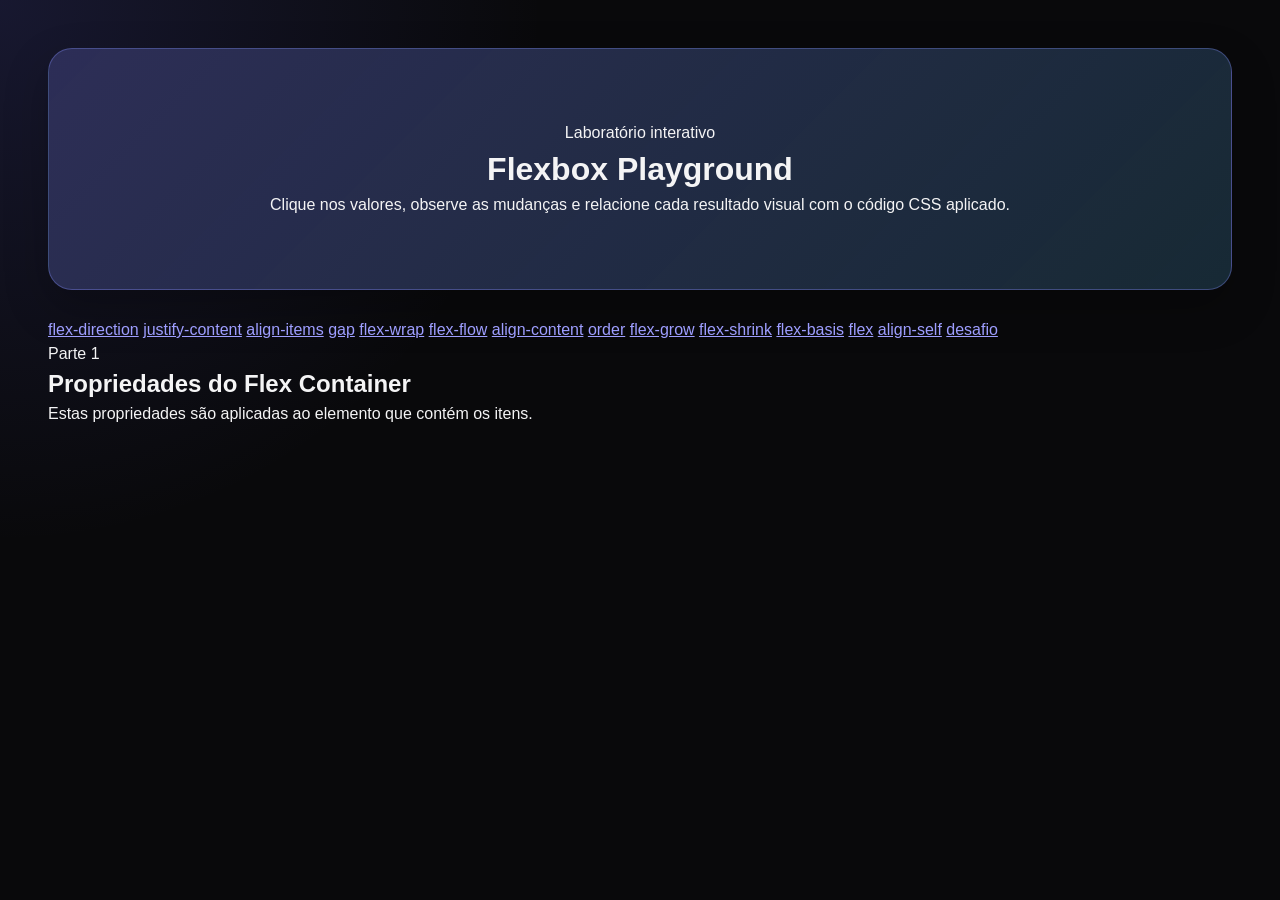
==== flexbox/index.html @ 58890d63 "v1.0.0 Created the project architecture, including:  - /js     - script.js  - /style     - style.css" ====
<!-- Define que o documento utiliza HTML5. Deve ser a primeira declaração do arquivo -->
<!DOCTYPE html>
<!-- Atag html envolve toda a página. lang="pt-BR" informa o idioma para navegadores e leitores de tela. -->
<html lang="pt-BR">

<!-- O head guarda configurações e informações que não aparecem diretamente no conteúdo visual. -->
<head>
    <!-- Perminte utilizar acentos, cedilha e outros caracteres especiais corretamente. -->
    <meta charset="UTF-8">
    <!-- Faz o layout respeitar a largura real de celulares, tablets, e computadores. -->
    <meta name="viewport" content="width=device-width, initial-scale=1.0">
    <!-- Descrição usada por mecanismos de busca e compartilhamento do link. -->
    <meta name="descripition" content="Laboratório interativo para aprender e praticar as principais propriedades do CSS flexbox.">
    <!-- Texto exibido na aba do navegador. -->
    <title>Laboratório Flexbox</title>
    <!-- Conecta o HTML ao arquivo CSS responsável pela aparência da página. -->
    <link rel="stylesheet" href="style/style.css">
</head>
<!-- O body contém todo o conteúdo visível da página. -->
<body>
    
<!-- ===================================================
         CABEÇALHO PRINCIPAL
         Apresenta o nome e a proposta do laboratório.
    =================================================== -->
<header class="page-header">
    <!-- Pequeno rótulo visual acima do título principal. -->
    <span class="page-label">Laboratório interativo</span>
    <!-- h1 é o título principal e deve representar o assunto da página. -->
    <h1>Flexbox Playground</h1>
    <p>
        Clique nos valores, observe as mudanças e relacione cada resultado visual
        com o código CSS aplicado.
    </p>
</header>

<!-- ===================================================
        NAVEGAÇÃO INTERNA
        Cada link aponta para o id de uma seção da página.
        aria-label descreve o menu para tecnologias assistivas.
    =================================================== -->
    <nav class="property-navigation" aria-label="Navegação das propriedades de Flexbox">
        <a href="#flex-direction">flex-direction</a>
        <a href="#justify-content">justify-content</a>
        <a href="#align-items">align-items</a>
        <a href="#gap">gap</a>
        <a href="#flex-wrap">flex-wrap</a>
        <a href="#flex-flow">flex-flow</a>
        <a href="#align-content">align-content</a>
        <a href="#order">order</a>
        <a href="#flex-grow">flex-grow</a>
        <a href="#flex-shrink">flex-shrink</a>
        <a href="#flex-basis">flex-basis</a>
        <a href="#flex">flex</a>
        <a href="#align-self">align-self</a>
        <a href="#desafio">desafio</a>
    </nav>

    <!-- O main reúne o conteúdo principal do laboratório -->

    <main>
        <!-- ===================================================
          PARTE 1 - PROPRIEDADES DO FLEX CONTAINER
          São aplicadas ao elemento pai, responsável por organizar os itens.  
    =================================================== -->
        <header class="group-header">
            <span>Parte 1</span>
            <h2>Propriedades do Flex Container</h2>
            <p>Estas propriedades são aplicadas ao elemento que contém os itens.</p>
        </header>
    </main>

</body>
</html>
---- flexbox/style/style.css ----
/* ===========================================
   Configurações gerais
=========================================== */

:root {
    color-scheme: dark;
    --background: #09090b;
    --surface: #18181b;
    --surface-soft: #27272a;
    --surface-highlight: #3f3f46;
    --border: #52525b;
    --text: #f4f4f5;
    --text-muted:#d4d4d8;
    --primary: #6363f1;
    --primary-hover: #818cf8;
    --accent: #38bdf8;
    --success: #22c55e;
    --warning: #f59e0b;
    --danger: #ef4444;
    --item: #0ea5e9;
    --item-selected: #f97316;
    --radius-small: 8px;
    --radius-medium: 12px;
    --radius-large: 18px;
    --shadow: 0 18px 45px rgba(0, 0, 0, 0.24);

}

* {
    margin: 0;
    padding: 0;
    box-sizing: border-box;
}

html {
    scroll-behavior: smooth;
    scroll-padding-top: 100px;
}

body {
    min-height: 100vh;
    padding: clamp(16px, 4vw, 48px);
    color: var(--text);
    background: 
        radial-gradient(circle at top left, rgba(99, 102, 241, 0.16),
        transparent 34rem),
        var(--background);
    font-family: Inter, Arial, Helvetica, sans-serif;
    line-height: 1.5;
}

button,
select {
    font: inherit;
}

button
a,
select {
    -webkit-tap-highlight-color: transparent;
}

button:focus-visible,
a:focus-visible,
select:focus-visible {
    outline: 3px solid #facc15;
    outline-offset: 3px;
}

/* ===========================================
   Cabeçalho e navegação
=========================================== */

.page-header {
    max-width: 1200px;
    margin: 0 auto 28px;
    padding: clamp(28px, 6vw, 72px);
    text-align: center;
    background: 
        linear-gradient(
            135deg, rgba(99, 102, 241, 0.28),
            rgba(14, 165, 233, 0.12)
        ),
        var(--surface);
    border: 1px solid rgba(129, 140, 248, 0.35);
    border-radius: 24px;
    box-shadow: var(--shadow);
}
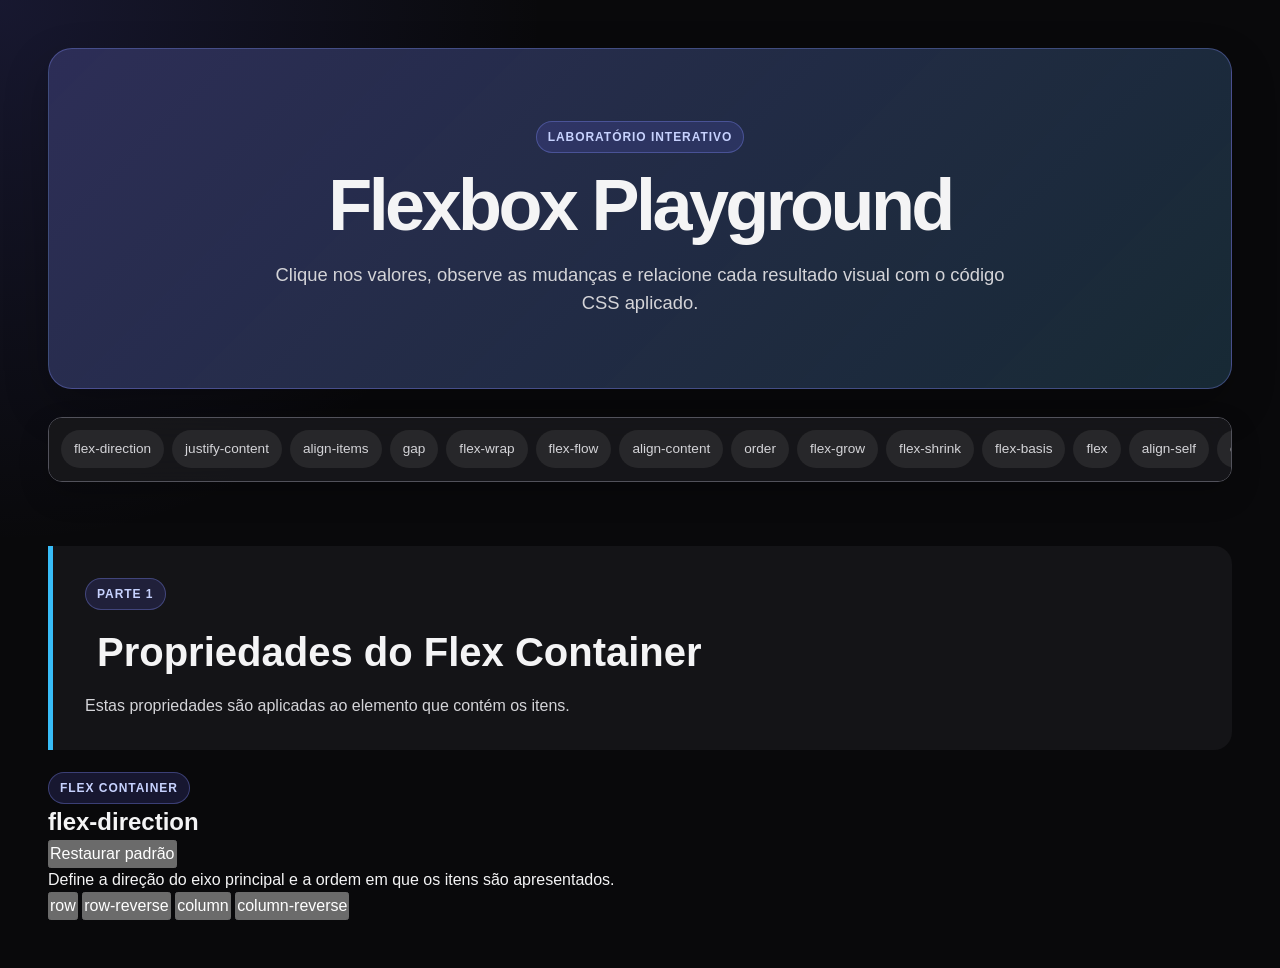
==== commit 4323a313: "v1.0.1 Updates to index.html:  1. Fixed bugs in the navigation menu. 2. Added styling to the `group-" ====
--- a/flexbox/index.html
+++ b/flexbox/index.html
@@ -48,7 +48,7 @@
         <a href="#flex-flow">flex-flow</a>
         <a href="#align-content">align-content</a>
         <a href="#order">order</a>
-        <a href="#flex-grow">flex-grow</a>
+        <a href="#flex-grow">flex-grow</a>                                                   
         <a href="#flex-shrink">flex-shrink</a>
         <a href="#flex-basis">flex-basis</a>
         <a href="#flex">flex</a>
@@ -68,6 +68,39 @@
             <h2>Propriedades do Flex Container</h2>
             <p>Estas propriedades são aplicadas ao elemento que contém os itens.</p>
         </header>
+
+        <!-- ===========================================
+           SEÇÃO: flex-direction
+           Define a direção do eixo principal e a ordem inicial dos itens.
+           O id permite acessar esta seção pelo menu de navegação.
+=========================================== -->
+        <section class="demo" id="flex-direction">
+            <!-- Agrupa o título da propriedade e o botão que restaura o vaçor inicial. -->
+             <div class="demo-heading">
+                <div>
+                    <span class="property-type" >Flex Container</span>
+                    <h2>flex-direction</h2>
+                </div>
+                <button type="button" class="reset-button" data-reset-section="direction">Restaurar padrão</button>
+             </div>
+             <p class="demo-introduction">
+                Define a direção do eixo principal e a ordem em que os itens são apresentados.
+             </p>
+              
+            <!--
+                Grupo de botões com valores da propriedade.
+                role="group" e aria-label ajudam leitores de tela.
+                data-* guarda o valor que será lido pelo JavaScript.
+                aria-pressed informa qual botão está ativo.
+            -->
+            <div class="buttons" role="group" aria-label="Valores de flex-direction">
+              <button type="button" data-direction="row" aria-pressed="true">row</button>
+              <button type="button" data-direction="row-reverse" aria-pressed="false">row-reverse</button>
+              <button type="button" data-direction="column" aria-pressed="false">column</button>
+              <button type="button" data-direction="column-reverse" aria-pressed="false">column-reverse</button>
+            </div>
+        </section>
+
     </main>
 
 </body>
--- a/flexbox/style/style.css
+++ b/flexbox/style/style.css
@@ -85,4 +85,99 @@
     border: 1px solid rgba(129, 140, 248, 0.35);
     border-radius: 24px;
     box-shadow: var(--shadow);
-}+}
+
+.page-label,
+.property-type,
+.group-header span {
+    display: inline-flex;
+    align-items: center;
+    width: fit-content;
+    padding: 6px 11px;
+    color: #c7d2fe;
+    background-color: rgba(99, 102, 241, 0.16);
+    border: 1px solid rgba(129, 140, 248, 0.35);
+    border-radius: 999px;
+    font-size: 0.75rem;
+    font-weight: 700;
+    letter-spacing: 0.08em;
+    text-transform: uppercase;
+}
+
+.page-header h1 {
+    margin-top: 16px;
+    font-size: clamp(2rem, 7vw, 4.5rem);
+    line-height: 1;
+    letter-spacing: -0.05em;
+}
+
+.page-header p {
+    max-width: 760px;
+    margin: 20px auto 0;
+    color: var(--text-muted);
+    font-size: clamp(1rem, 2vw, 1.15rem);
+}
+
+.property-navigation {
+    position: sticky;
+    top: 12px;
+    z-index: 20;
+    display: flex;
+    gap: 8px;
+    flex-wrap: nowrap;
+    max-width: 1200px;
+    margin: 0 auto 36px;
+    padding: 12px;
+    overflow-x: auto;
+    background-color: rgba( 24, 24, 27, 0.9);
+    border: 1px solid var(--border);
+    border-radius: 14px;
+    box-shadow: 0 12px 30px rgba(0, 0, 0, 0.2);
+    backdrop-filter: blur(14px);
+}
+
+.property-navigation a {
+    flex:  0 0 auto;
+    padding: 8px 12px;
+    color: var(--text-muted);
+    background-color: var(--surface-soft);
+    border: 1px solid transparent;
+    border-radius: 999px;
+    text-decoration: none;
+    font-size: 0.85rem;
+    transition: 0.2s;
+}
+
+.property-navigation a:hover {
+    color: white;
+    background-color: var(--primary);
+    border-color: var(--primary-hover);
+}
+
+/* ===========================================
+   Grupos e seções
+=========================================== */
+
+main {
+    max-width: 1200px;
+    margin: 0 auto;
+}
+
+.group-header {
+    margin: 64px 0 22px;
+    padding: clamp(20px, 4vw, 32px);
+    background-color: rgba( 24, 24, 27, 0.76);
+    border-left: 5px solid var(--accent);
+    border-radius: 0 var(--radius-large) var(--radius-large) 0;
+}
+
+.group-header h2 {
+    margin: 12px;
+    color: var(--text);
+    font-size: clamp(1.6rem, 4vw, 2.5rem);
+}
+
+.group-header p {
+    margin-top: 8px;
+    color: var(--text-muted);
+}
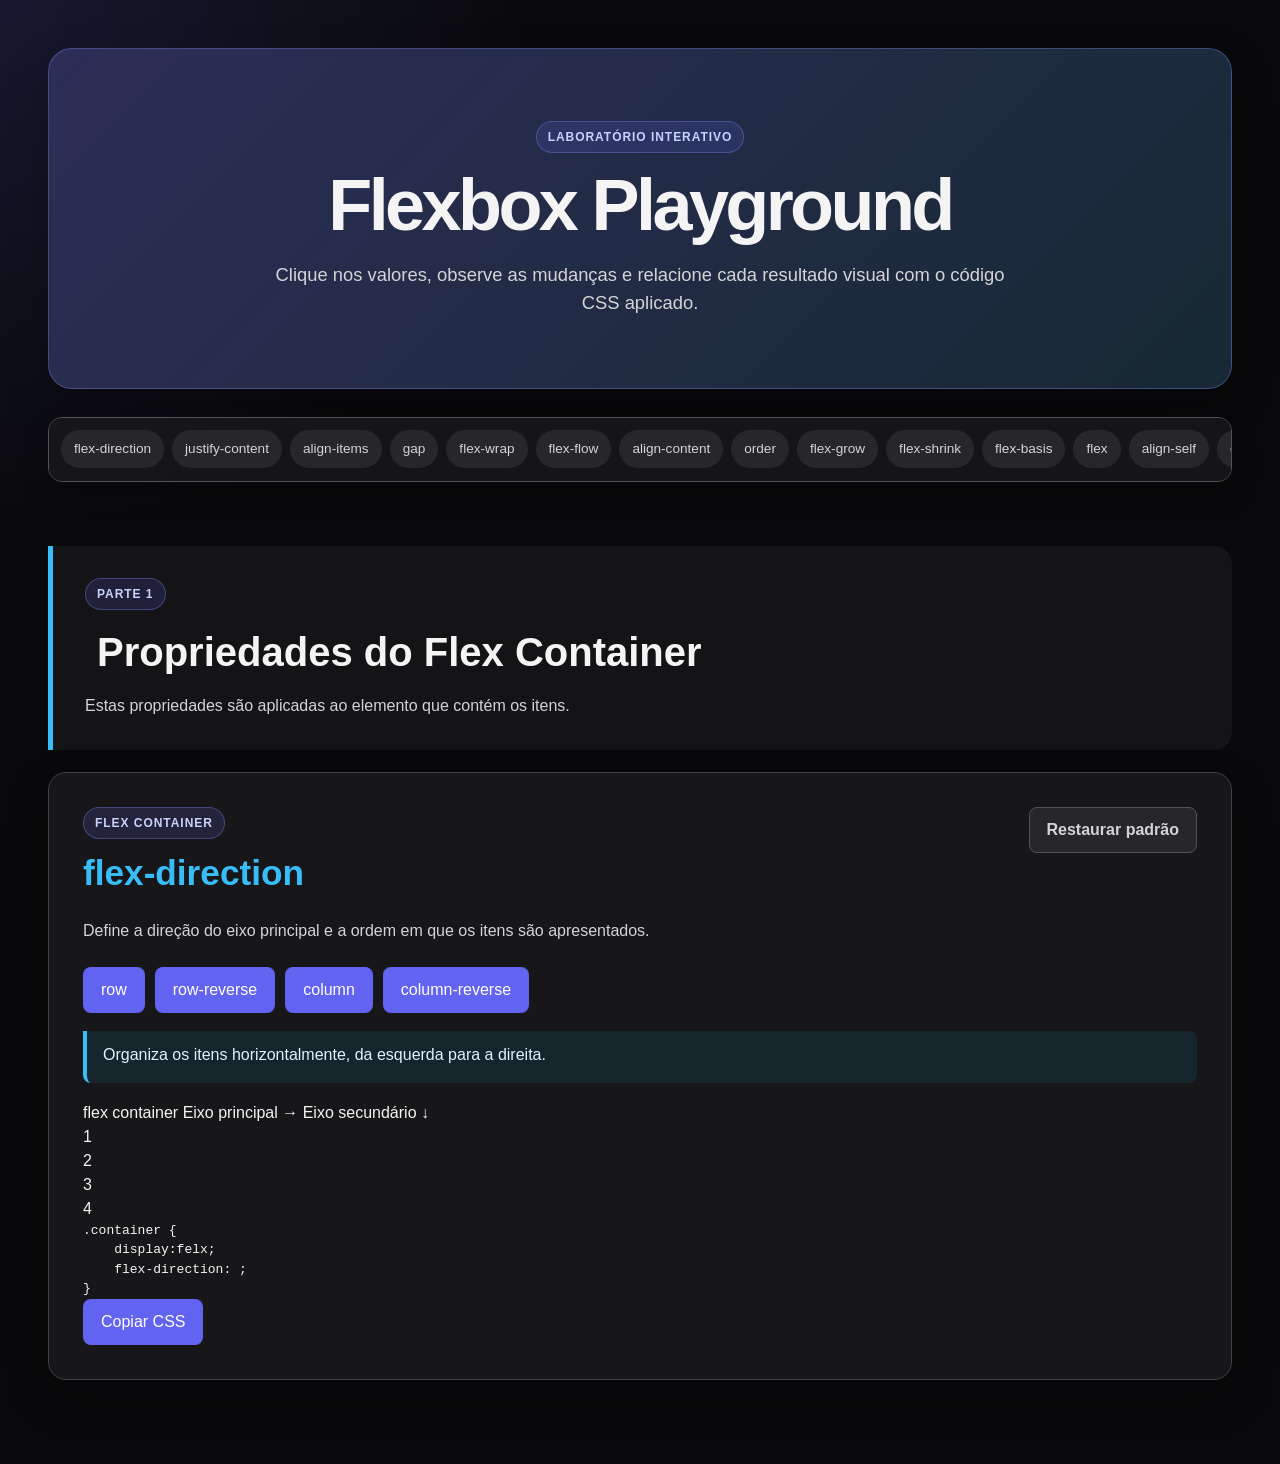
==== commit 0acb80f5: "v1.0.2 Update to index.html:  1. Added a custom description field (updated via JavaScript based on t" ====
--- a/flexbox/index.html
+++ b/flexbox/index.html
@@ -63,6 +63,7 @@
           PARTE 1 - PROPRIEDADES DO FLEX CONTAINER
           São aplicadas ao elemento pai, responsável por organizar os itens.  
     =================================================== -->
+
         <header class="group-header">
             <span>Parte 1</span>
             <h2>Propriedades do Flex Container</h2>
@@ -74,6 +75,7 @@
            Define a direção do eixo principal e a ordem inicial dos itens.
            O id permite acessar esta seção pelo menu de navegação.
 =========================================== -->
+
         <section class="demo" id="flex-direction">
             <!-- Agrupa o título da propriedade e o botão que restaura o vaçor inicial. -->
              <div class="demo-heading">
@@ -93,11 +95,50 @@
                 data-* guarda o valor que será lido pelo JavaScript.
                 aria-pressed informa qual botão está ativo.
             -->
+
             <div class="buttons" role="group" aria-label="Valores de flex-direction">
               <button type="button" data-direction="row" aria-pressed="true">row</button>
               <button type="button" data-direction="row-reverse" aria-pressed="false">row-reverse</button>
               <button type="button" data-direction="column" aria-pressed="false">column</button>
               <button type="button" data-direction="column-reverse" aria-pressed="false">column-reverse</button>
+            </div>
+
+            <!--
+                Descrição atualizada pelo JavaScript conforme o botão escolhido.
+                aria-live="polite" permite a mudança para leitores de tela.
+            -->
+                <P class="property-description direction-description" aria-live="polite">
+                    Organiza os itens horizontalmente, da esquerda para a direita.
+                </P>
+            <!--
+               Área visual da demonstração.
+               A classe container recebe display:flex no CSS.
+               A segunda classe identifica a propriedade demonstrada.
+            -->
+            <div class="container direction-container" id="direction-container">
+                <span class="container-label">flex container</span>
+            <!-- Indicadores dos eixos; JavaScript atualiza as setas nesta seção. -->
+                <span class="axis axis-main direction-main-axis">Eixo principal →</span>
+                <span class="axis axis-cross direction-cross-axis">Eixo secundário ↓</span>
+            <!-- Cada elemento. item é um flex Item. Os números facilitam observar ordem e posição. -->
+               <div><span class="item">1</span></div>
+               <div><span class="item">2</span></div>
+               <div><span class="item">3</span></div>
+               <div><span class="item">4</span></div>
+            </div>
+
+            <!--
+                Mostra o CSS correspndente ao valor selecionado.
+                pre preserva espaços e quebras de linha; code identifica código-fonte.
+                O botão usa data-copy-property e data-copy-target para copiar o resultado.
+            -->
+            <div class="code-wrapper">
+                <pre class="code"><code>.container {
+    display:felx;
+    flex-direction: <strong class="direction-value" aria-live="polite"></strong>;            
+}</code></pre>
+                <button type="button" class="cpoy-button" data-copy-property="flex-direction"
+                data-copy-target=".direction-value">Copiar CSS</button>
             </div>
         </section>
 
--- a/flexbox/style/style.css
+++ b/flexbox/style/style.css
@@ -181,3 +181,174 @@
     margin-top: 8px;
     color: var(--text-muted);
 }
+
+/* ===========================================
+   CARD DE DEMONSTRAÇÃO
+
+   Cada propriedade é apresentada dentro de um card separado.
+
+   overflow: hidden impede que elementos ultrapassem as bordas.
+=========================================== */
+
+.demo {
+    margin-bottom: 36px;
+    padding: clamp(20px, 4vw, 34px);
+    overflow: hidden;
+    background-color: rgba( 24, 24, 27, 0.92);
+    border: 1px solid var(--surface-highlight);
+    border-radius: var(--radius-large);
+    box-shadow: var(--shadow);
+}
+
+/* ===========================================
+   CABÇALHO INTERNO DA DEMONSTRAÇÃO
+
+   Utiliza Flexbox para separar o título da propriedade e
+   o botão de restauração.
+=========================================== */
+
+.demo-heading {
+    display: flex;
+    align-items: flex-start;
+    justify-content: space-between;
+    gap: 20px;
+}
+
+.demo-heading h2 {
+    margin-top: 8px;
+    color: var(--accent);
+    font-size: clamp(1.55rem, 4vw, 2.2rem);
+}
+
+.item-property {
+    color: #fed7aa;
+    background-color: rgba(249, 115, 22, 0.14);
+    border-color: rgba(249, 115, 22, 0.3);
+}
+
+.challenge-label {
+    color: #bbf7d0;
+    background-color: rgba( 34, 197, 94, 0.14);
+    border-color: rgba( 34, 197, 94, 0.3);
+}
+
+.demo-introduction {
+    max-width: 850px;
+    margin: 18px 0 22px;
+    color: var(--text-muted);
+    line-height: 1.7;
+}
+
+.demo-introduction strong {
+    color: white;
+}
+
+/* ===========================================
+   DESCRIÇÃO DINÂMICA
+
+   Este texto será atualizado pelo JavaScript quando o aluno
+   selecionar outro valor da propriedade.
+=========================================== */
+
+.property-description {
+    min-height: 52px;
+    margin: 0 0 18px;
+    padding: 12px 16px;
+    color: #e0f2fe;
+    background-color: rgba(14, 165, 233, 0.09);
+    border-left: 4px solid var(--accent);
+    border-radius: 0 var(--radius-small) var(--radius-small);
+}
+
+/* ===========================================
+   BOTÕES E CONTROLES
+=========================================== */
+
+/* Organiza os botões em linha e permite quebra automática. */
+
+.buttons {
+    display: flex;
+    gap: 10px;
+    flex-wrap: wrap;
+    margin-bottom: 18px;
+}
+
+/* ===========================================
+   BOTÃO PADRÃO
+
+   min-height: 44px cria uma área confortável para clique
+   também em dispositivos com tela sensível ao toque.
+=========================================== */
+
+button {
+    min-height: 44px;
+    padding: 10px 17px;
+    color: white;
+    background-color: var(--primary);
+    border: 1px solid transparent;
+    border-radius: var(--radius-small);
+    cursor: pointer;
+    font-weight: 100;
+    transition: 
+    transform 0.2s,
+    background-color 0.2s,
+    border-color 0.2s,
+    box-shadow 0.2s;
+}
+
+button:hover {
+    background-color: var(--primary-hover);
+    transform: translateY(-1px);
+}
+
+/* ===========================================
+   BOTÃO ATIVO
+
+   A classe active é controlada pelo JavaScript e mostra qual 
+   valor CSS astá selecionado.
+=========================================== */
+
+button.active {
+    color: #052e16;
+    background-color: var(--success);
+    border-color: #86efac;
+    box-shadow: 0 0 0 4px rgba( 34, 197, 94, 0.14);
+}
+
+.reset-button,
+.copy-button {
+    color: var(--text-muted);
+    background-color: var(--surface-soft);
+    border-color: var(--border);
+    font-weight: 600;
+}
+
+.reset-button:hover,
+.copy-button:hover {
+    color: white;
+    background-color: var(--surface-highlight);
+}
+
+/*
+   Esta classe é adicionada temporariamente pelo JavaScript
+   após o código CSS ser copiado.
+*/
+
+.copy-button.copy-success {
+    color: #052e16;
+    background-color: var(--success);
+    border-color:#86efac;
+}
+
+.compact-buttons {
+    margin-bottom: 0;
+}
+
+/* ===========================================
+   CONTROLE DA DEMONSTRAÇÃO flex-shrink
+
+   flex-shrink só é percebido quando falta epaço.
+
+   Por isso esta área permite alterar a largura do container.
+=========================================== */
+
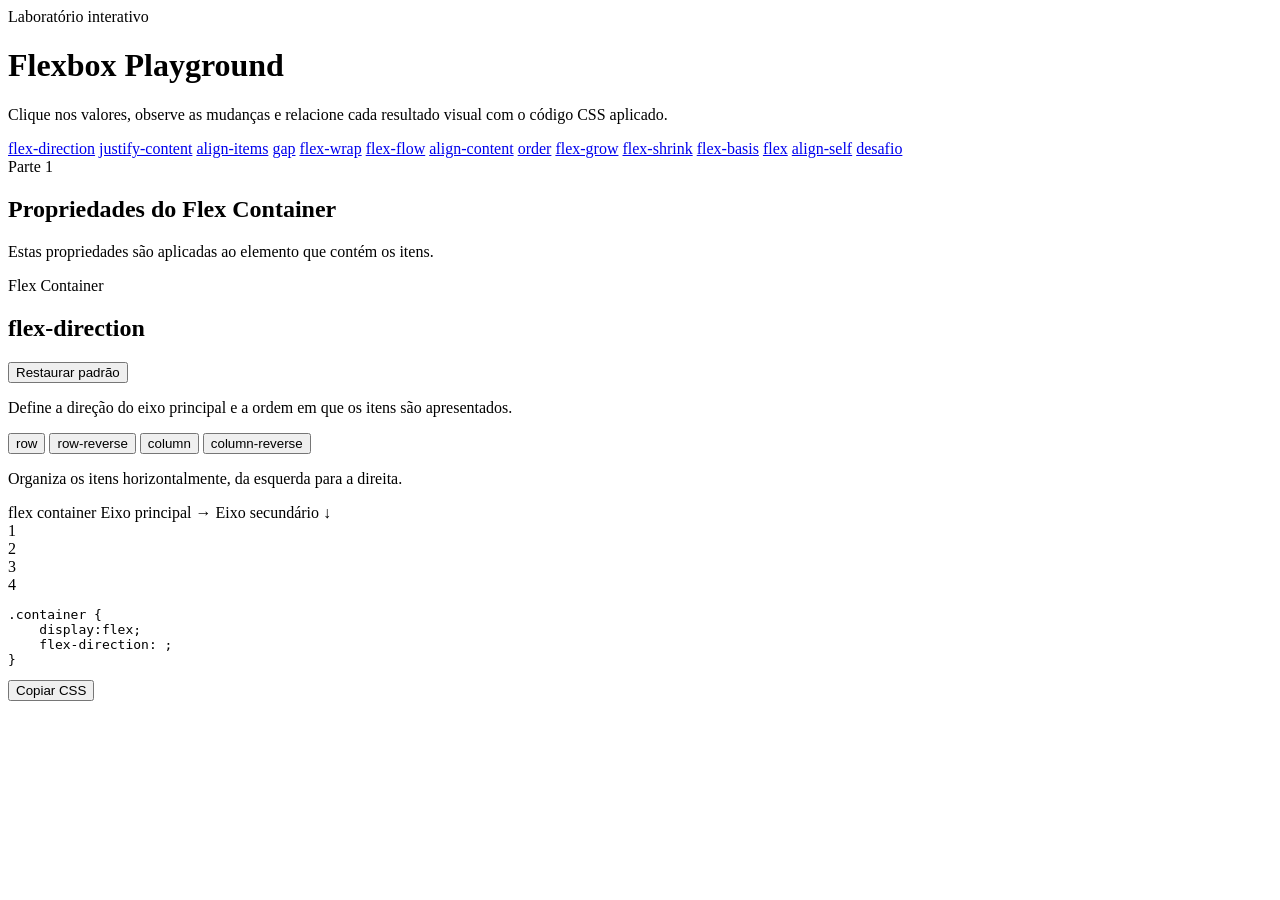
==== commit afd72f32: "v1.0.3 Update to index.html:  There were no updates to this file in this version.  Update to style.c" ====
--- a/flexbox/index.html
+++ b/flexbox/index.html
@@ -1,45 +1,47 @@
 <!-- Define que o documento utiliza HTML5. Deve ser a primeira declaração do arquivo -->
 <!DOCTYPE html>
-<!-- Atag html envolve toda a página. lang="pt-BR" informa o idioma para navegadores e leitores de tela. -->
+<!-- A tag html envolve toda a página. lang="pt-BR" informa o idioma para navegadores e leitores de tela. -->
 <html lang="pt-BR">
-
+ 
 <!-- O head guarda configurações e informações que não aparecem diretamente no conteúdo visual. -->
 <head>
-    <!-- Perminte utilizar acentos, cedilha e outros caracteres especiais corretamente. -->
+    <!-- Permite utilizar acentos, cedilha e outros caracteres especiais corretamente. -->
     <meta charset="UTF-8">
-    <!-- Faz o layout respeitar a largura real de celulares, tablets, e computadores. -->
+    <!-- Faz o layout respeitar a largura real de celulares, tablets e computadores. -->
     <meta name="viewport" content="width=device-width, initial-scale=1.0">
-    <!-- Descrição usada por mecanismos de busca e compartilhamento do link. -->
-    <meta name="descripition" content="Laboratório interativo para aprender e praticar as principais propriedades do CSS flexbox.">
-    <!-- Texto exibido na aba do navegador. -->
+    <!-- Descrição usada por mecanismos de busca e no compartilhamento do link. -->
+    <meta name="description" content="Laboratório interativo para aprender e praticar as principais propriedades do CSS flexbox.">
+    <!-- Texto exibido na aba do navegador -->
     <title>Laboratório Flexbox</title>
     <!-- Conecta o HTML ao arquivo CSS responsável pela aparência da página. -->
     <link rel="stylesheet" href="style/style.css">
 </head>
+ 
 <!-- O body contém todo o conteúdo visível da página. -->
 <body>
-    
-<!-- ===================================================
+   
+    <!-- ===================================================
          CABEÇALHO PRINCIPAL
          Apresenta o nome e a proposta do laboratório.
     =================================================== -->
-<header class="page-header">
-    <!-- Pequeno rótulo visual acima do título principal. -->
-    <span class="page-label">Laboratório interativo</span>
-    <!-- h1 é o título principal e deve representar o assunto da página. -->
-    <h1>Flexbox Playground</h1>
-    <p>
-        Clique nos valores, observe as mudanças e relacione cada resultado visual
-        com o código CSS aplicado.
-    </p>
-</header>
-
-<!-- ===================================================
-        NAVEGAÇÃO INTERNA
-        Cada link aponta para o id de uma seção da página.
-        aria-label descreve o menu para tecnologias assistivas.
+    <header class="page-header">
+        <!-- Pequeno rótulo visual acima do título principal. -->
+        <span class="page-label">Laboratório interativo</span>
+        <!-- h1 é o título principal e deve represetar o assunto da página. -->
+        <h1>Flexbox Playground</h1>
+        <p>
+            Clique nos valores, observe as mudanças e relacione cada resultado visual
+            com o código CSS aplicado.
+        </p>
+    </header>
+ 
+    <!-- ===================================================
+         NAVEGAÇÃO INTERNA
+         Cada link aponta para o id de uma seção da página.
+         aria-label descreve o menu para tecnologias assistivas.
     =================================================== -->
-    <nav class="property-navigation" aria-label="Navegação das propriedades de Flexbox">
+ 
+    <nav class="property-navigation" aria-label="Navegação das propriedades do Flexbox">
         <a href="#flex-direction">flex-direction</a>
         <a href="#justify-content">justify-content</a>
         <a href="#align-items">align-items</a>
@@ -48,101 +50,99 @@
         <a href="#flex-flow">flex-flow</a>
         <a href="#align-content">align-content</a>
         <a href="#order">order</a>
-        <a href="#flex-grow">flex-grow</a>                                                   
+        <a href="#flex-grow">flex-grow</a>
         <a href="#flex-shrink">flex-shrink</a>
         <a href="#flex-basis">flex-basis</a>
         <a href="#flex">flex</a>
         <a href="#align-self">align-self</a>
         <a href="#desafio">desafio</a>
     </nav>
-
+ 
     <!-- O main reúne o conteúdo principal do laboratório -->
-
     <main>
         <!-- ===================================================
-          PARTE 1 - PROPRIEDADES DO FLEX CONTAINER
-          São aplicadas ao elemento pai, responsável por organizar os itens.  
-    =================================================== -->
-
+             PARTE 1 — PROPRIEDADES DO FLEX CONTAINER
+             São aplicadas ao elemento pai, responsável por organizar os itens.
+        =================================================== -->
         <header class="group-header">
             <span>Parte 1</span>
             <h2>Propriedades do Flex Container</h2>
             <p>Estas propriedades são aplicadas ao elemento que contém os itens.</p>
         </header>
-
-        <!-- ===========================================
-           SEÇÃO: flex-direction
-           Define a direção do eixo principal e a ordem inicial dos itens.
-           O id permite acessar esta seção pelo menu de navegação.
-=========================================== -->
-
+ 
+        <!-- ===================================================
+             SEÇÃO: flex-direction
+             Define a direção do eixo principal e a ordem inicial dos itens.
+             O id permite acessar esta seção pelo menu de navegação.
+        =================================================== -->
         <section class="demo" id="flex-direction">
-            <!-- Agrupa o título da propriedade e o botão que restaura o vaçor inicial. -->
-             <div class="demo-heading">
+            <!-- Agrupa o título da propriedade e o botão que restaura o valor inicial. -->
+            <div class="demo-heading">
                 <div>
-                    <span class="property-type" >Flex Container</span>
+                    <span class="property-type">Flex Container</span>
                     <h2>flex-direction</h2>
                 </div>
                 <button type="button" class="reset-button" data-reset-section="direction">Restaurar padrão</button>
-             </div>
-             <p class="demo-introduction">
+            </div>
+ 
+            <p class="demo-introduction">
                 Define a direção do eixo principal e a ordem em que os itens são apresentados.
-             </p>
-              
+            </p>
+ 
             <!--
-                Grupo de botões com valores da propriedade.
+                Grupo de botões com os valores da propriedade.
                 role="group" e aria-label ajudam leitores de tela.
                 data-* guarda o valor que será lido pelo JavaScript.
                 aria-pressed informa qual botão está ativo.
             -->
-
             <div class="buttons" role="group" aria-label="Valores de flex-direction">
-              <button type="button" data-direction="row" aria-pressed="true">row</button>
-              <button type="button" data-direction="row-reverse" aria-pressed="false">row-reverse</button>
-              <button type="button" data-direction="column" aria-pressed="false">column</button>
-              <button type="button" data-direction="column-reverse" aria-pressed="false">column-reverse</button>
+                <button type="button" data-direction="row" aria-pressed="true">row</button>
+                <button type="button" data-direction="row-reverse" aria-pressed="false">row-reverse</button>
+                <button type="button" data-direction="column" aria-pressed="false">column</button>
+                <button type="button" data-direction="column-reverse" aria-pressed="false">column-reverse</button>
             </div>
-
+ 
             <!--
                 Descrição atualizada pelo JavaScript conforme o botão escolhido.
-                aria-live="polite" permite a mudança para leitores de tela.
+                aria-live="polite" permite anunciar a mudança para leitores de tela.
             -->
-                <P class="property-description direction-description" aria-live="polite">
-                    Organiza os itens horizontalmente, da esquerda para a direita.
-                </P>
+            <p class="property-description direction-description" aria-live="polite">
+                Organiza os itens horizontalmente, da esquerda para a direita.
+            </p>
+ 
             <!--
-               Área visual da demonstração.
-               A classe container recebe display:flex no CSS.
-               A segunda classe identifica a propriedade demonstrada.
+                Área visual da demonstração.
+                A classe container recebe display:flex no CSS.
+                A segunda classe identifica a propriedade demonstrada.
             -->
             <div class="container direction-container" id="direction-container">
                 <span class="container-label">flex container</span>
-            <!-- Indicadores dos eixos; JavaScript atualiza as setas nesta seção. -->
+                <!-- Indicadores dos eixos; o JavaScript atualiza as setas nesta seção. -->
                 <span class="axis axis-main direction-main-axis">Eixo principal →</span>
                 <span class="axis axis-cross direction-cross-axis">Eixo secundário ↓</span>
-            <!-- Cada elemento. item é um flex Item. Os números facilitam observar ordem e posição. -->
-               <div><span class="item">1</span></div>
-               <div><span class="item">2</span></div>
-               <div><span class="item">3</span></div>
-               <div><span class="item">4</span></div>
+                <!-- Cada elemento .item é um flex Item. Os números facilitam observar ordem e posição. -->
+                <div><span class="item">1</span></div>
+                <div><span class="item">2</span></div>
+                <div><span class="item">3</span></div>
+                <div><span class="item">4</span></div>
             </div>
-
+ 
             <!--
-                Mostra o CSS correspndente ao valor selecionado.
-                pre preserva espaços e quebras de linha; code identifica código-fonte.
+                Mostra o CSS correspondente ao valor selecionado.
+                <pre> preserva espaços e quebras de linha; <code> identifica código-fonte.
                 O botão usa data-copy-property e data-copy-target para copiar o resultado.
             -->
             <div class="code-wrapper">
                 <pre class="code"><code>.container {
-    display:felx;
-    flex-direction: <strong class="direction-value" aria-live="polite"></strong>;            
+    display:flex;
+    flex-direction: <strong class="direction-value" aria-live="polite"></strong>;                    
 }</code></pre>
-                <button type="button" class="cpoy-button" data-copy-property="flex-direction"
-                data-copy-target=".direction-value">Copiar CSS</button>
+                <button type="button" class="copy-button" data-copy-property="flex-direction"
+                    data-copy-target=".direction-value">Copiar CSS</button>
             </div>
         </section>
-
+ 
     </main>
-
+ 
 </body>
 </html>
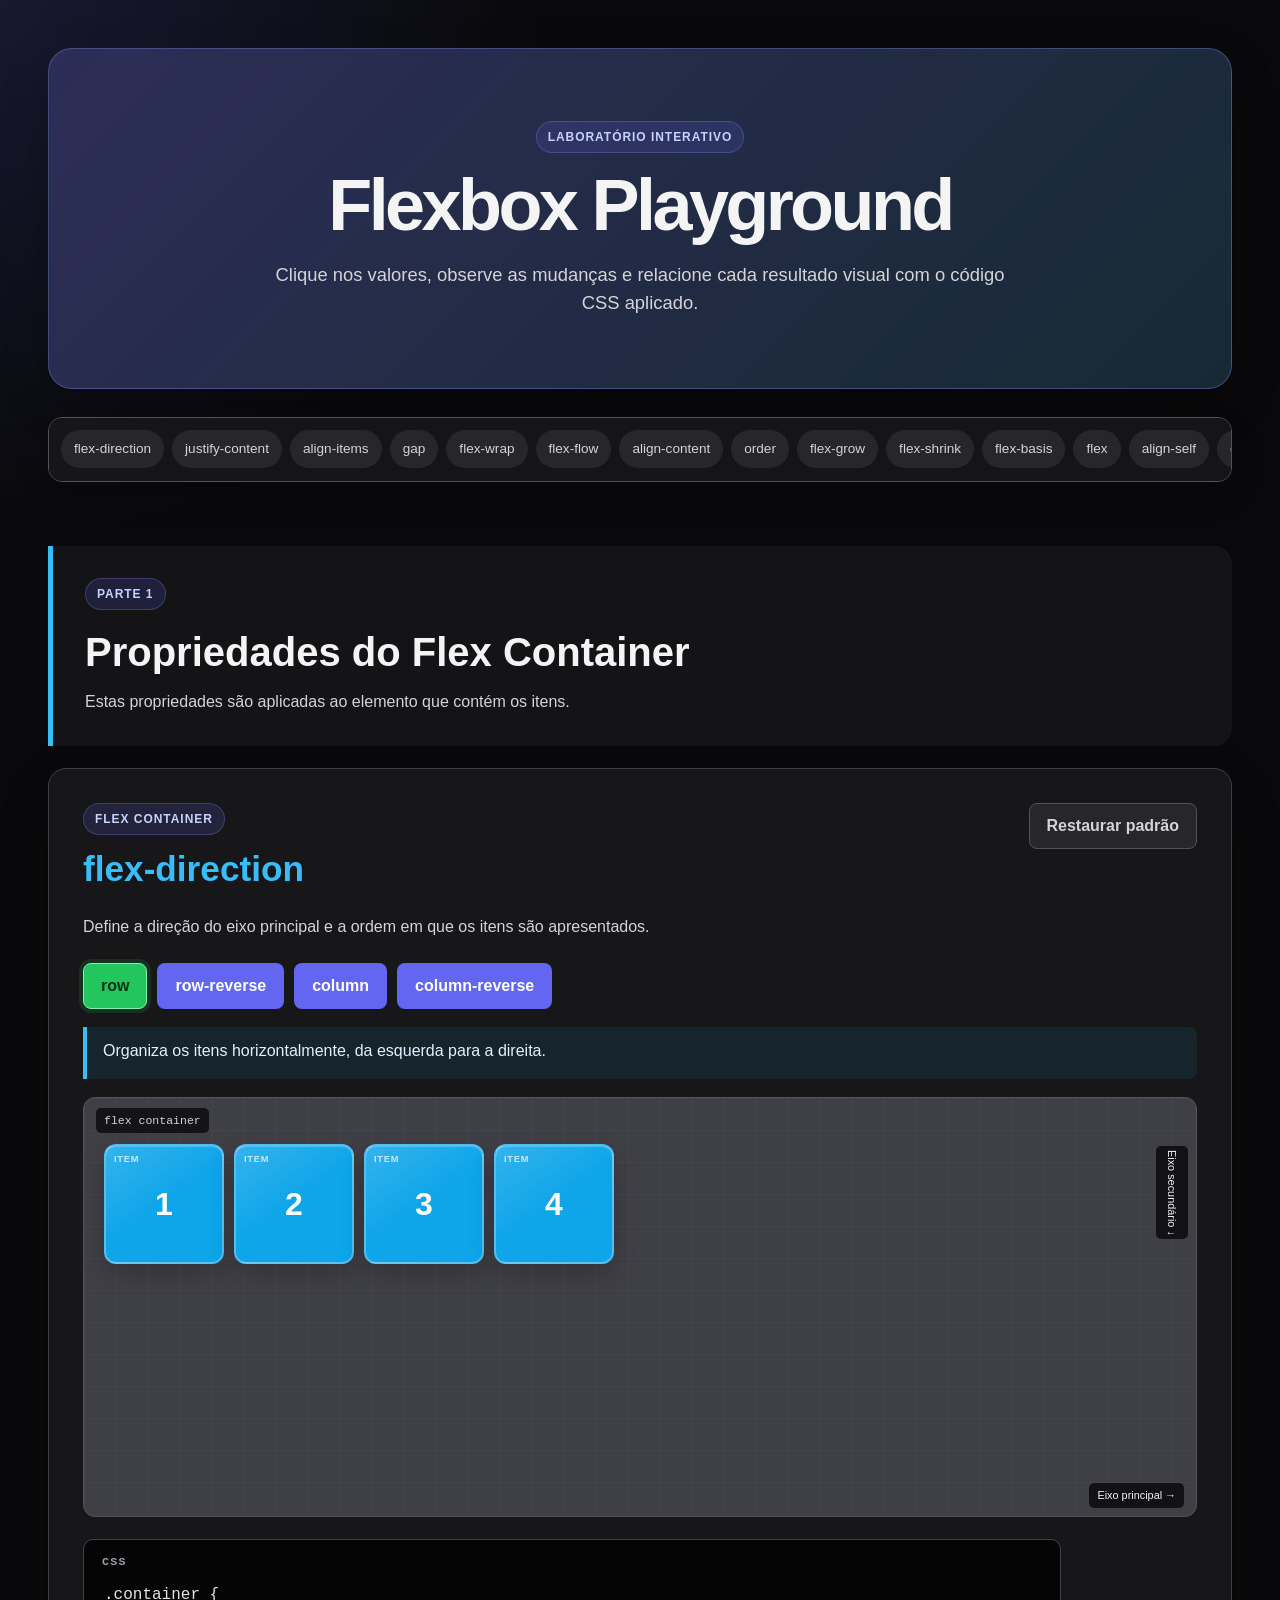
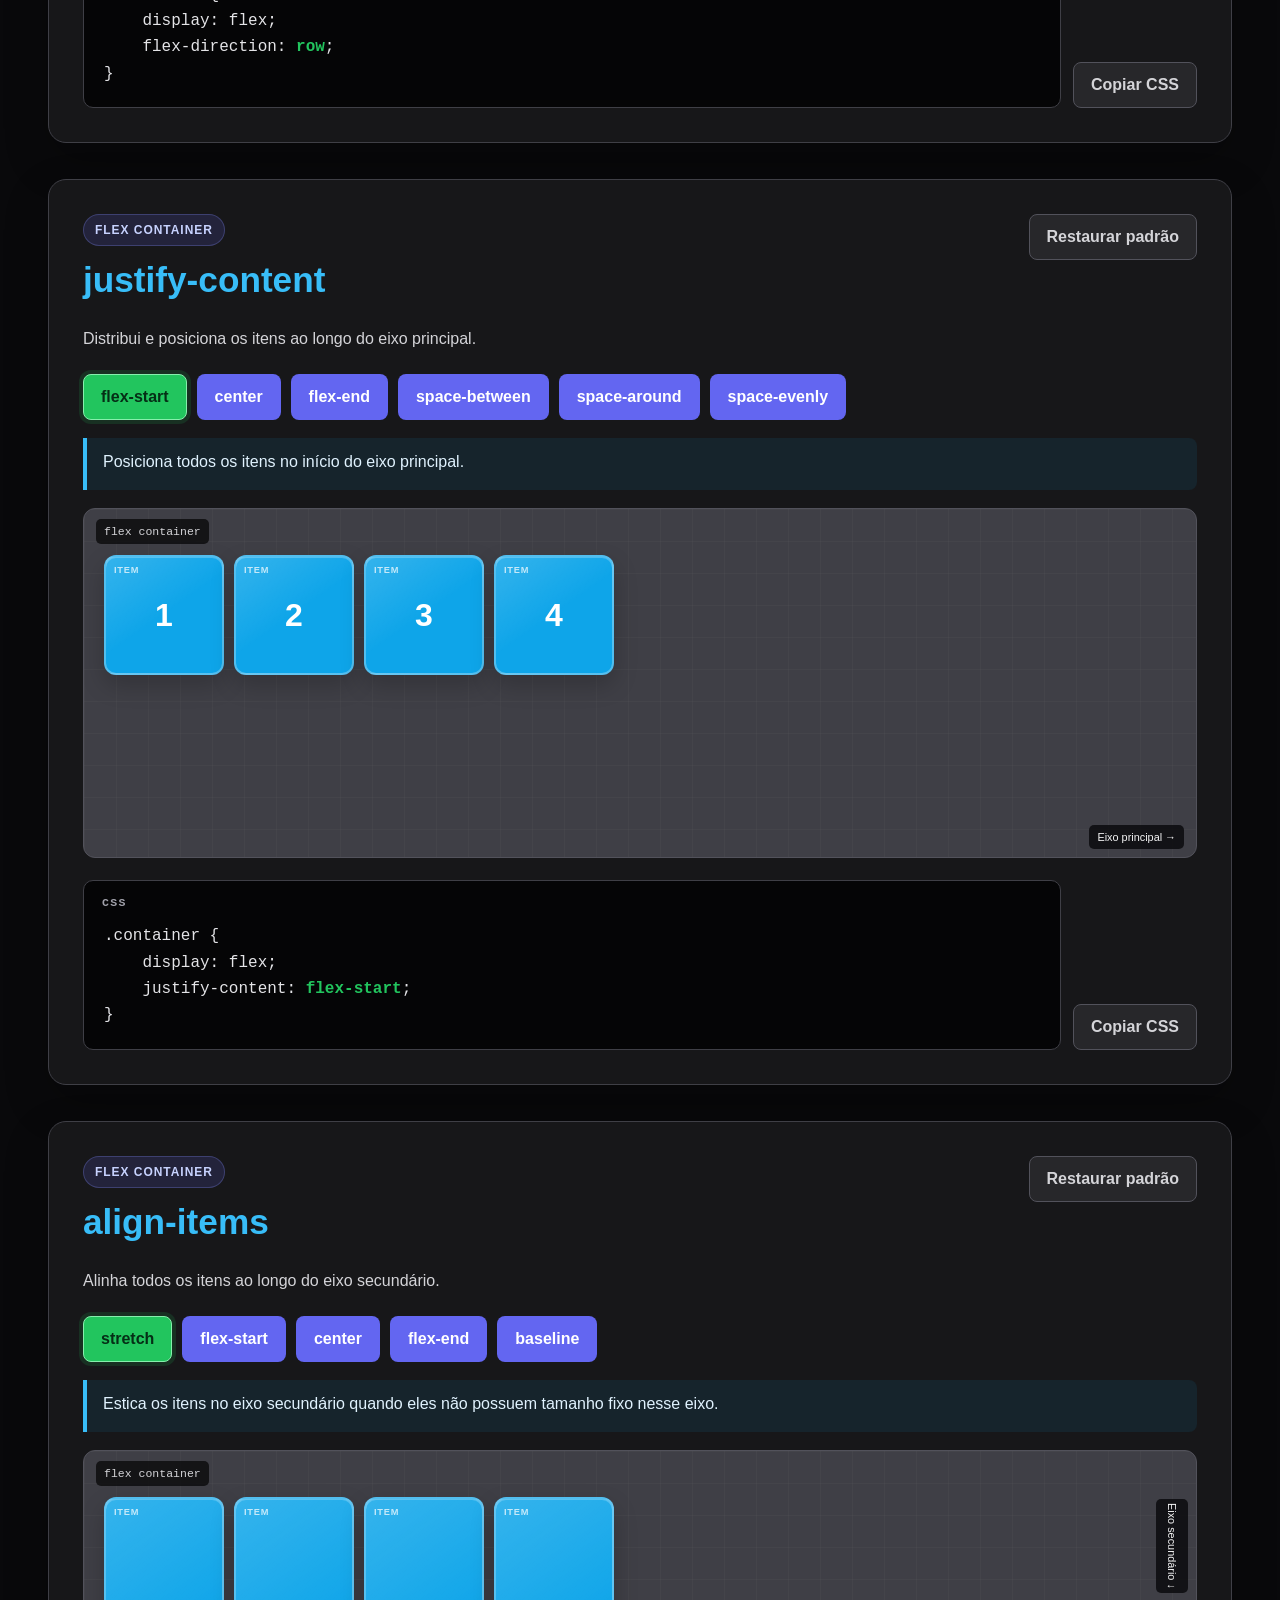
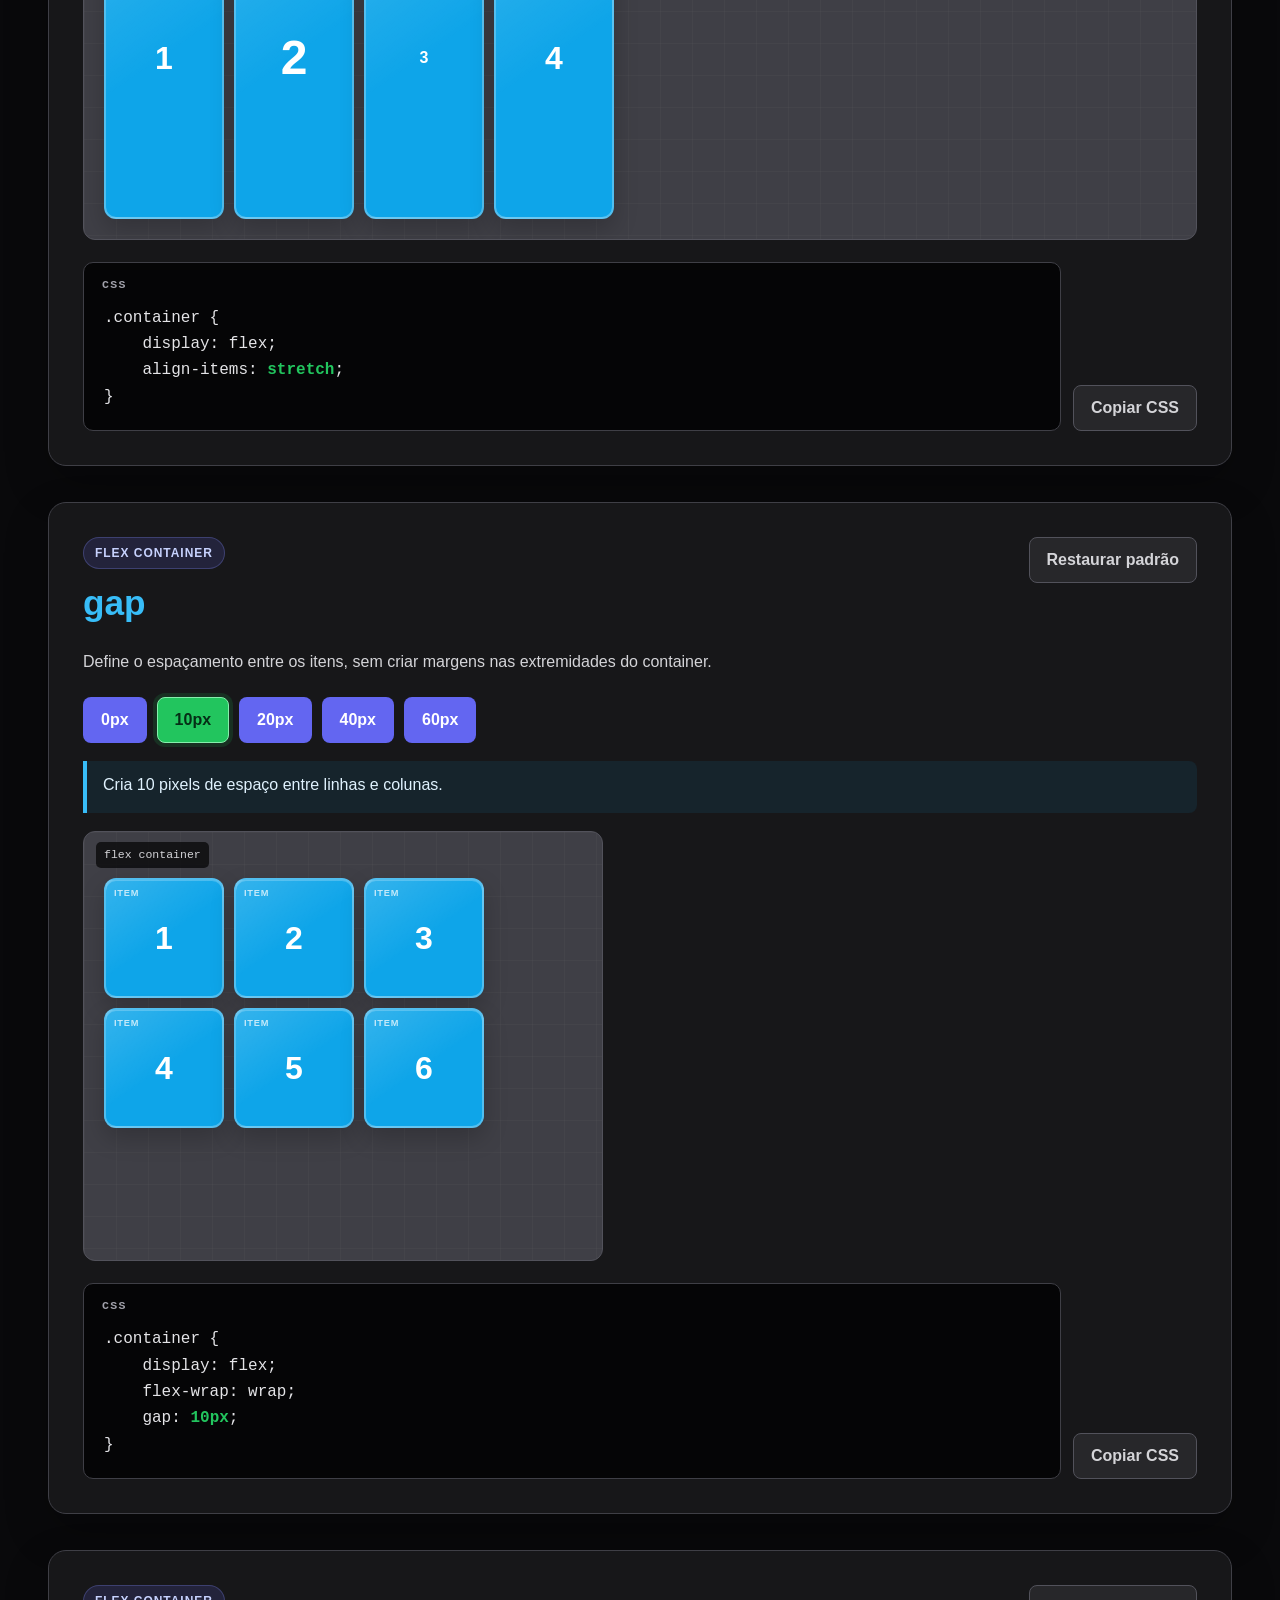
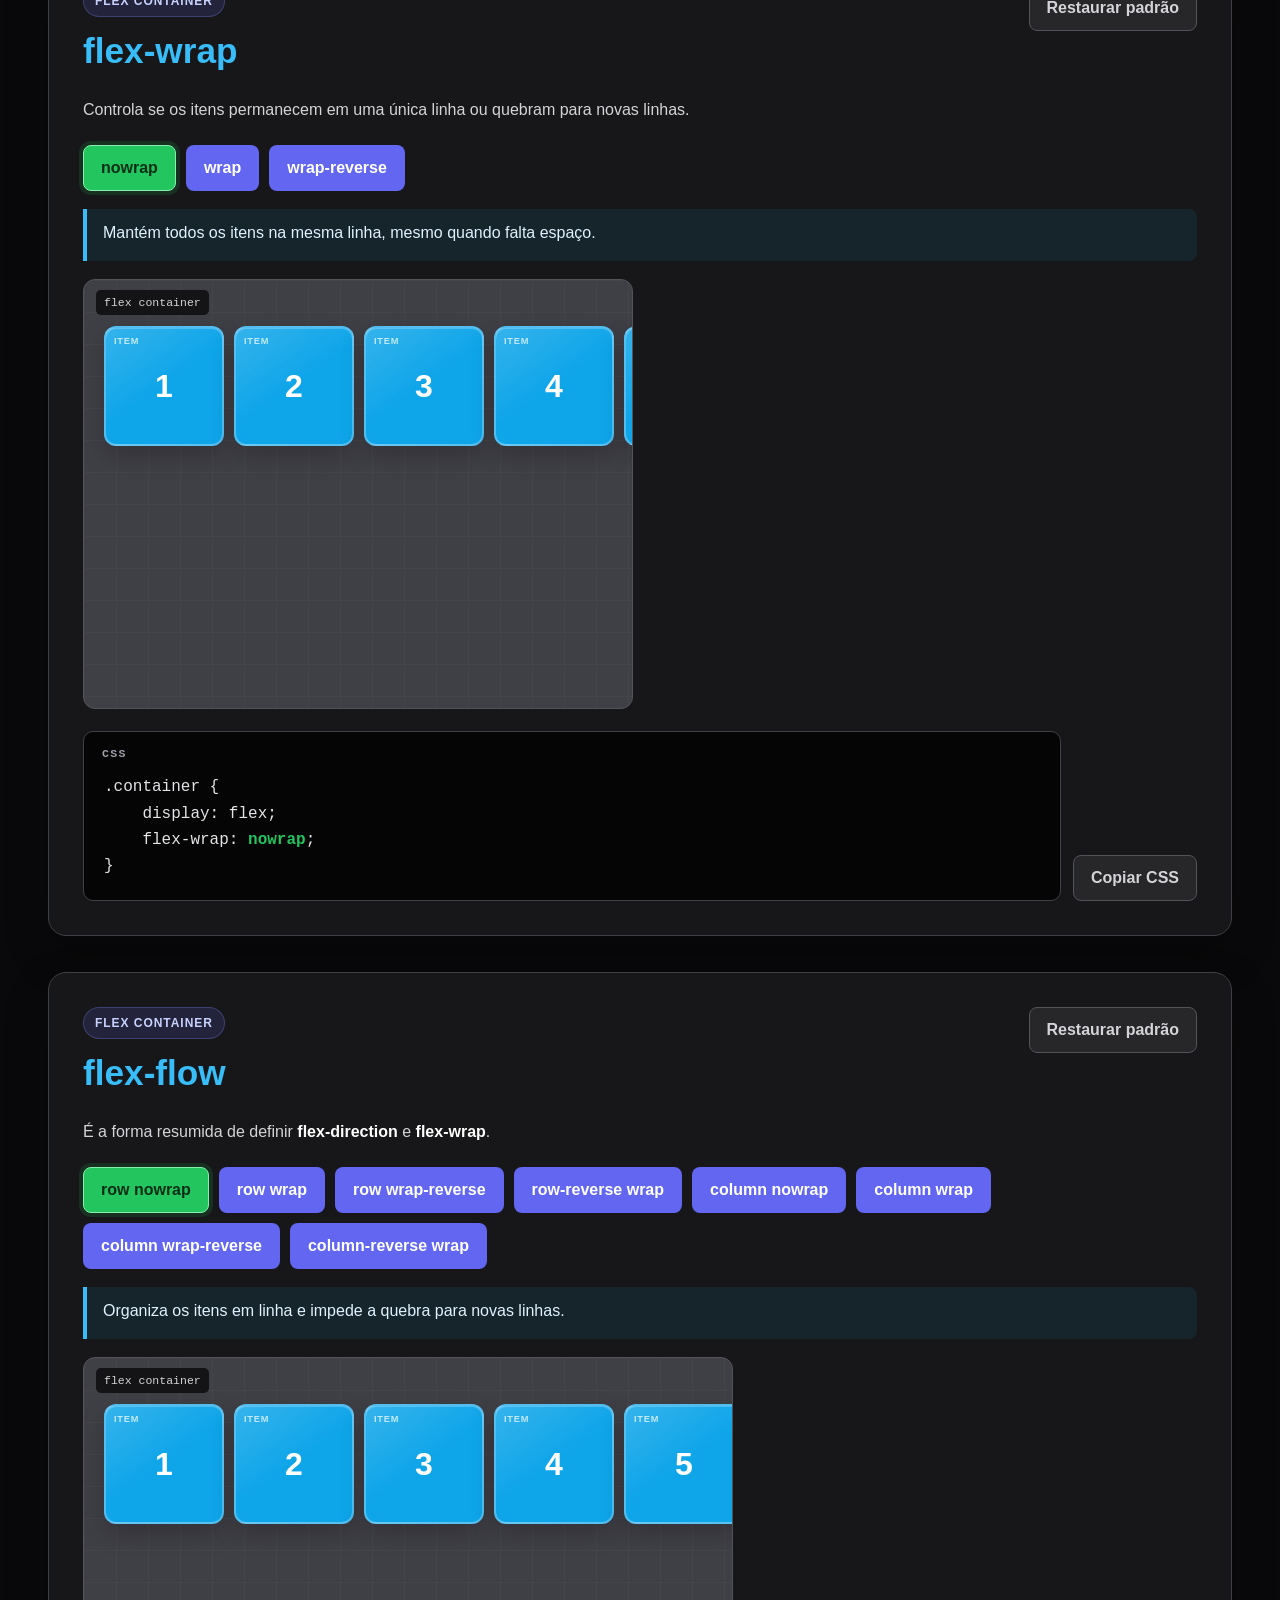
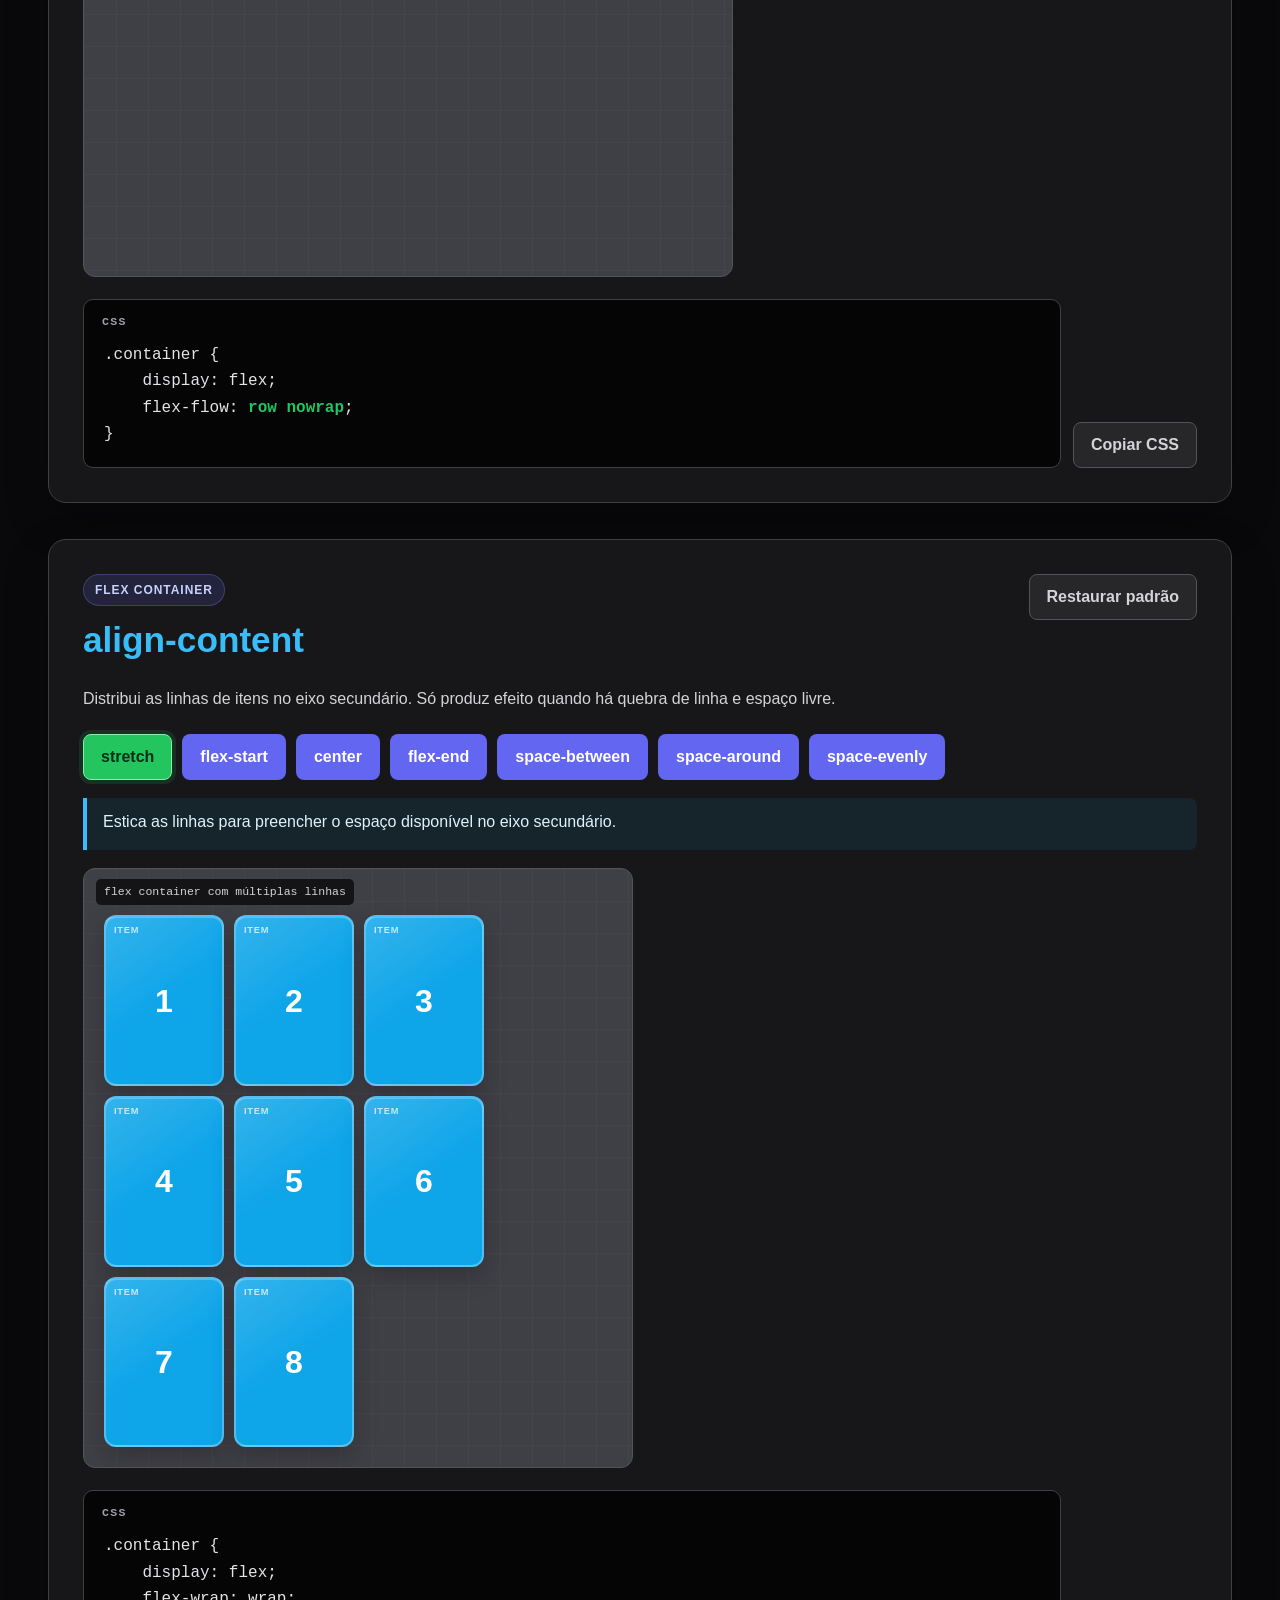
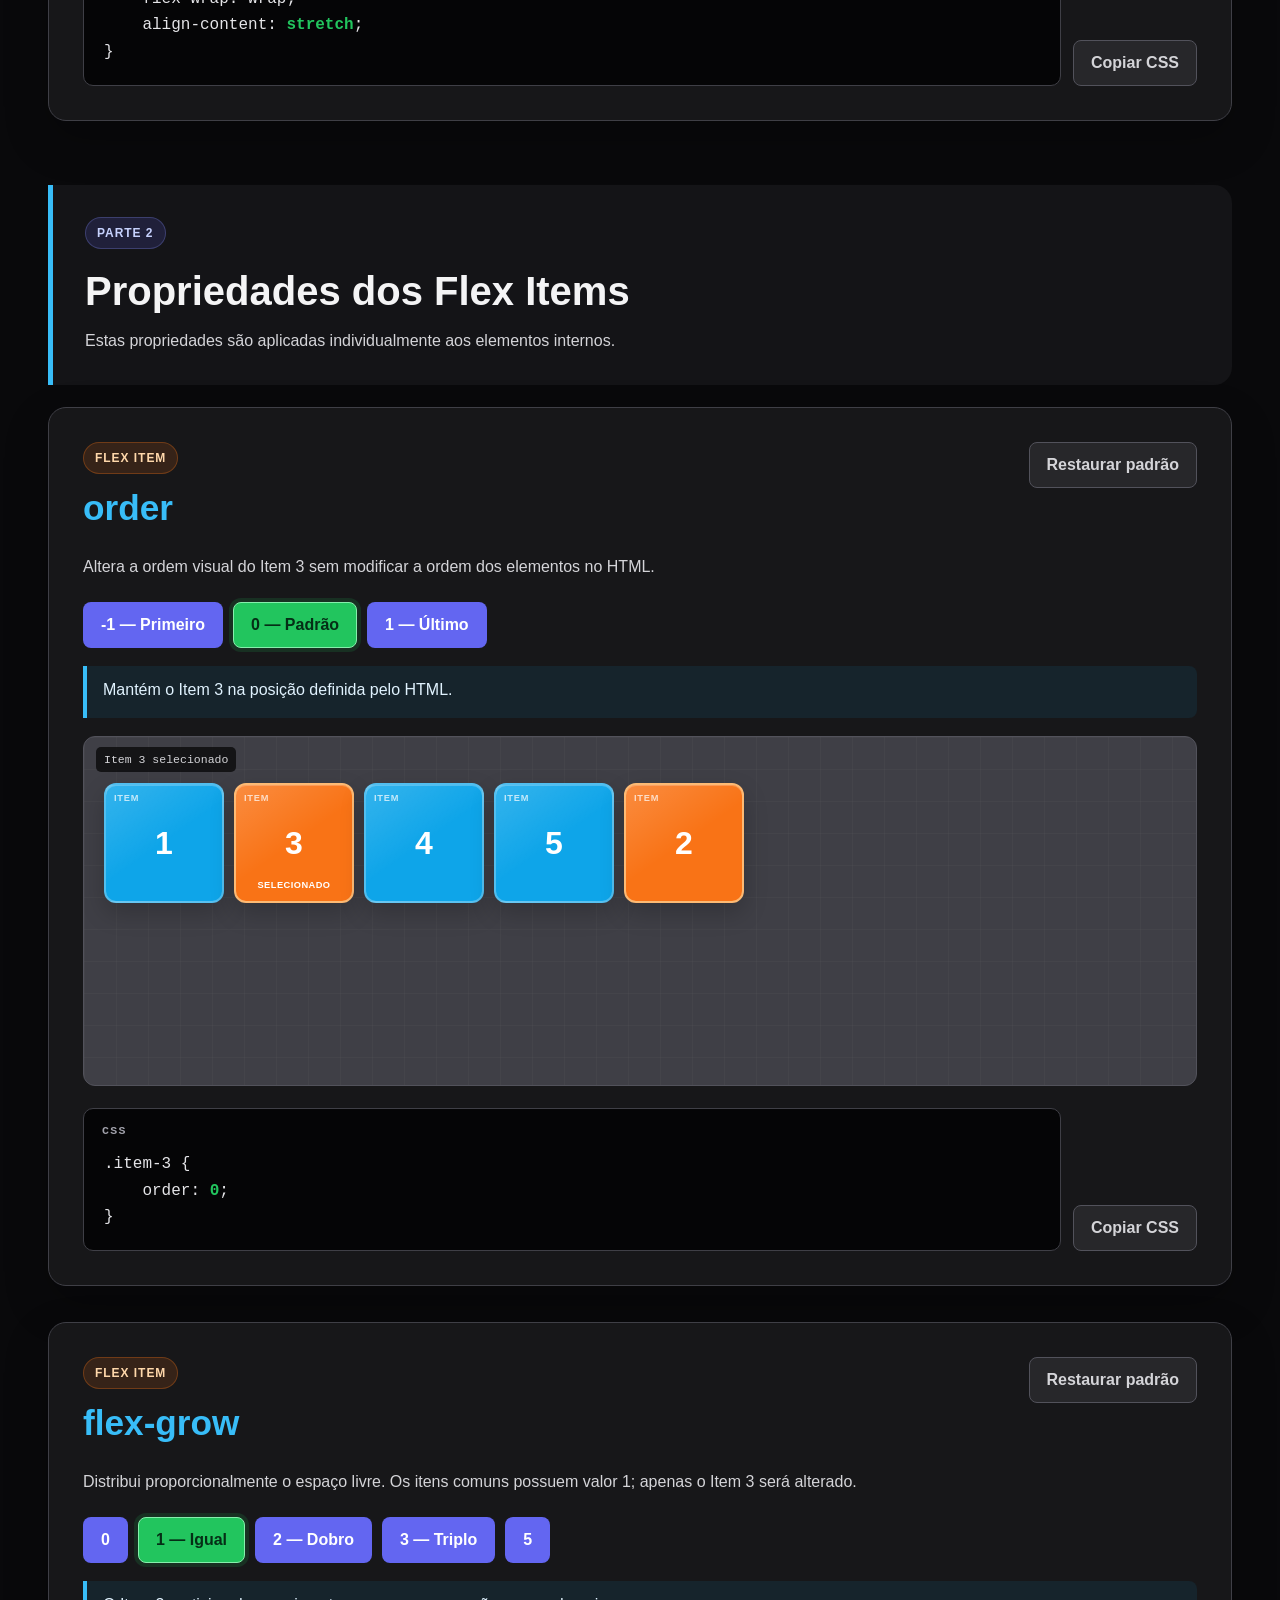
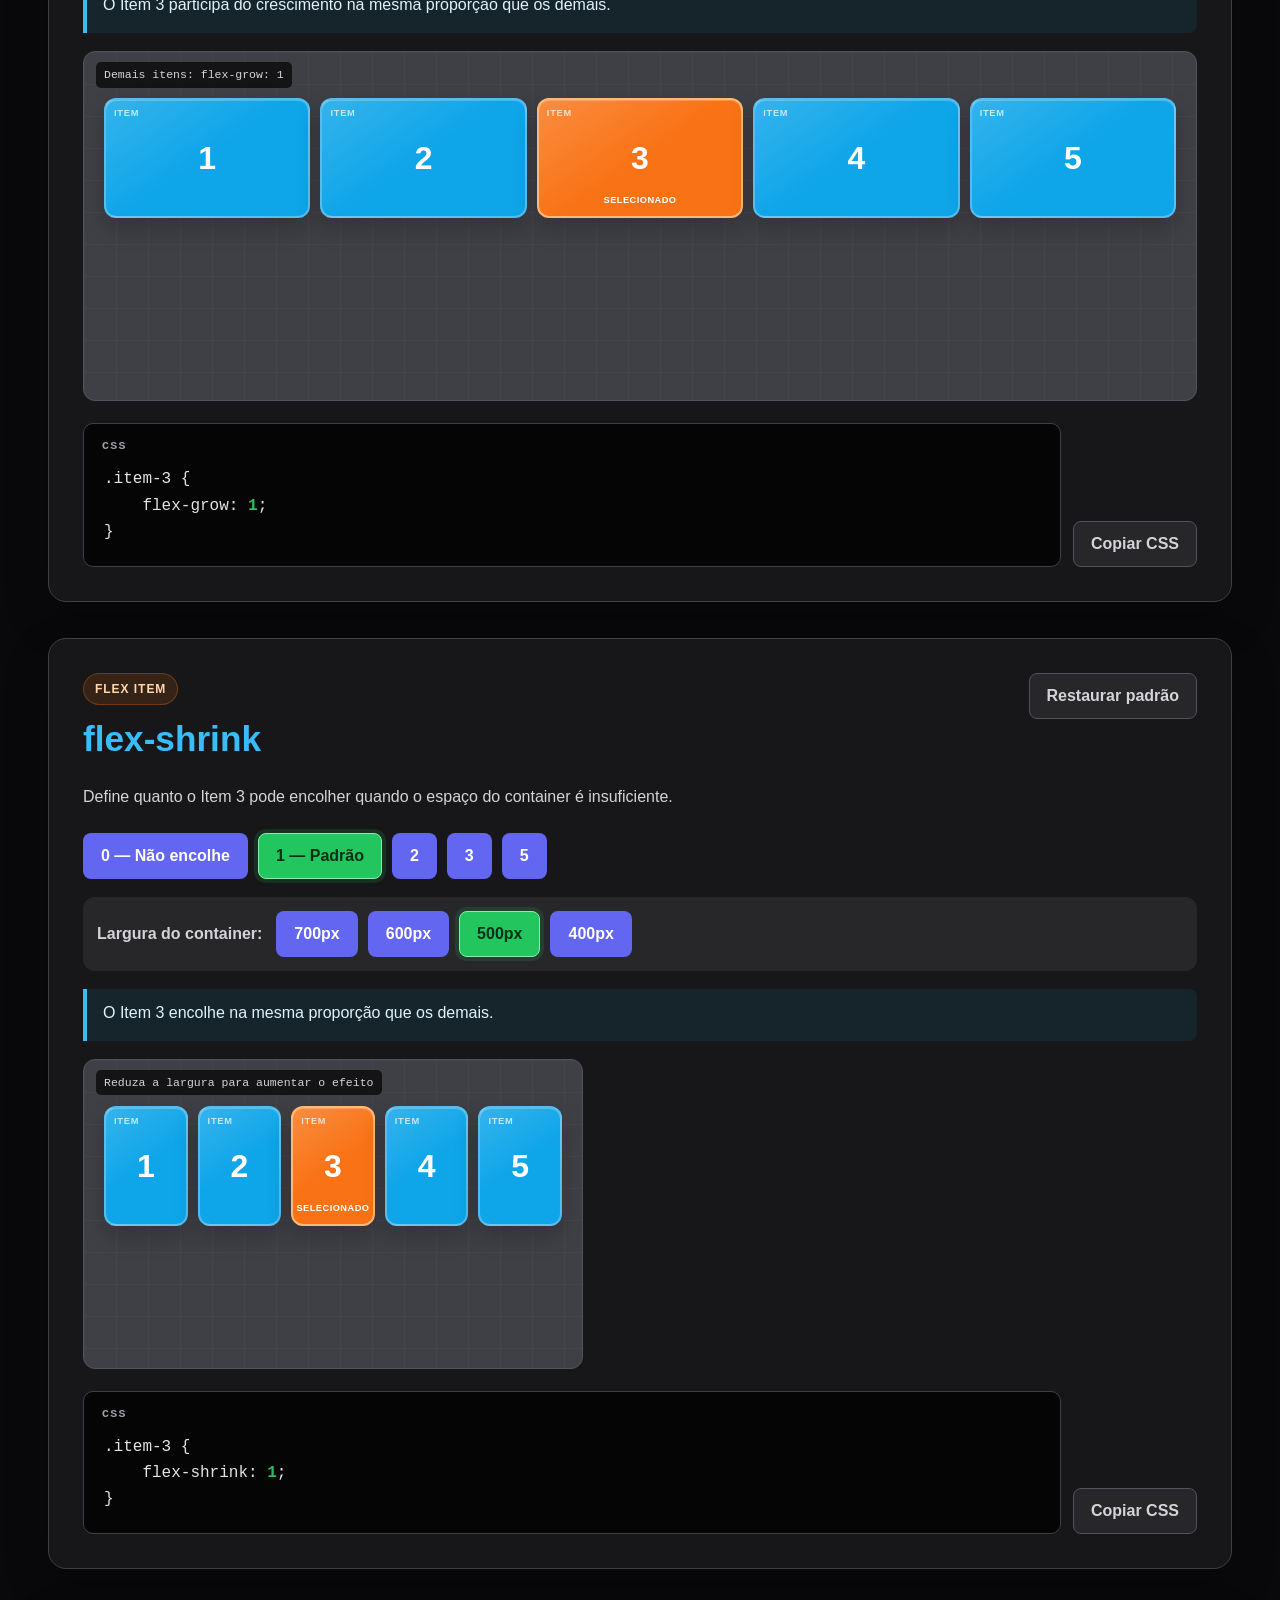
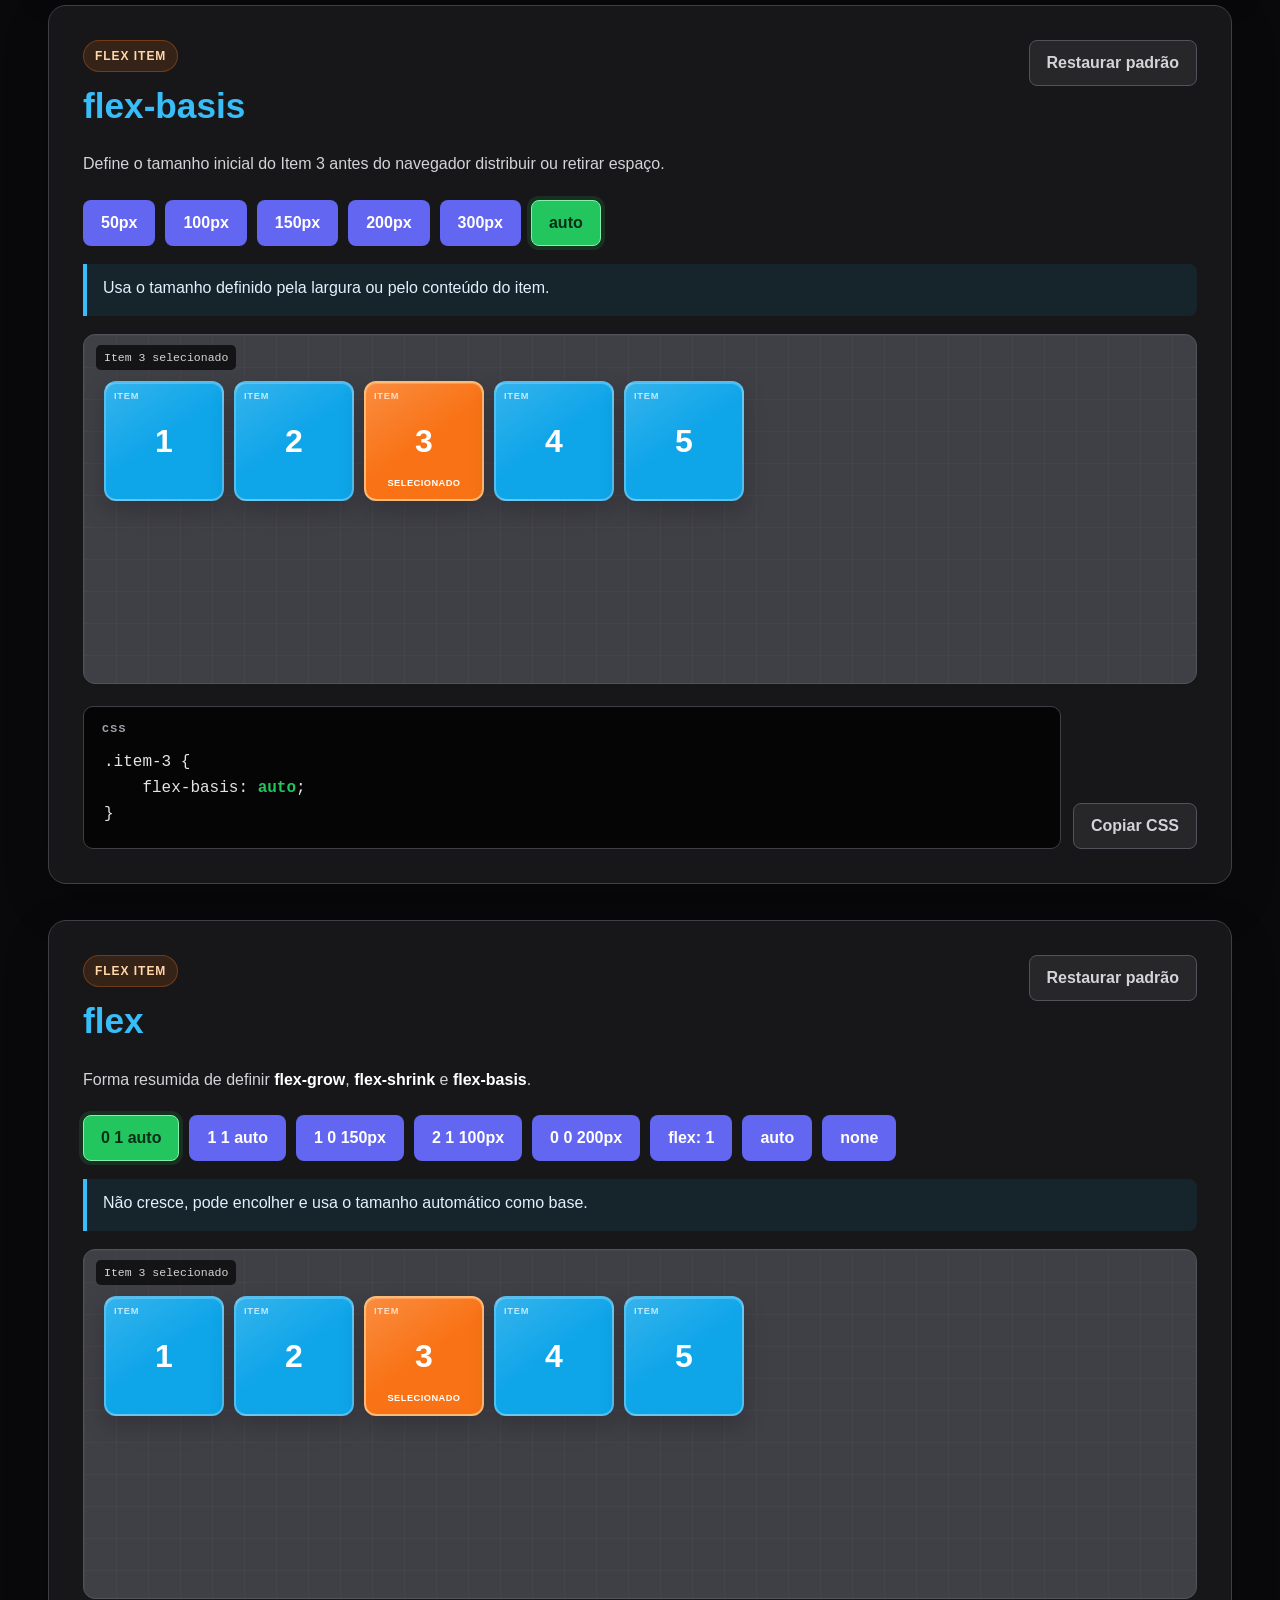
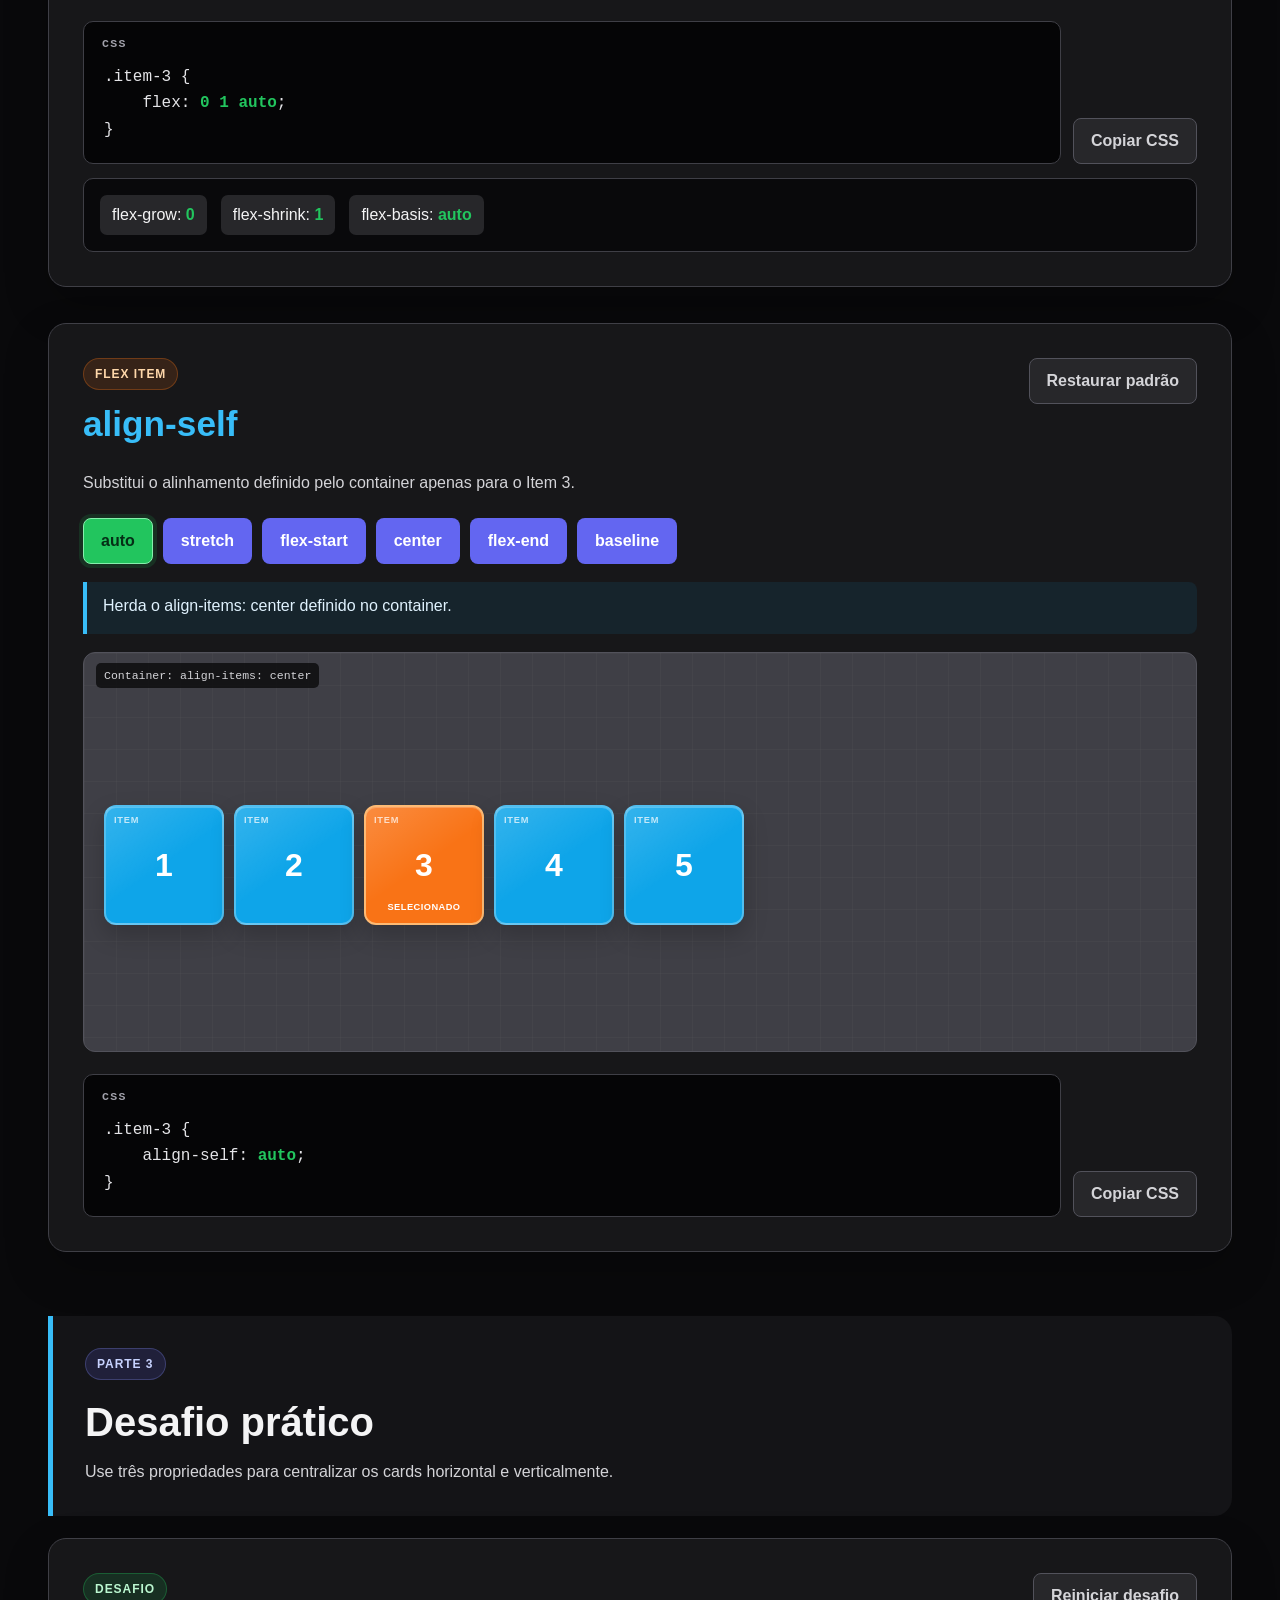
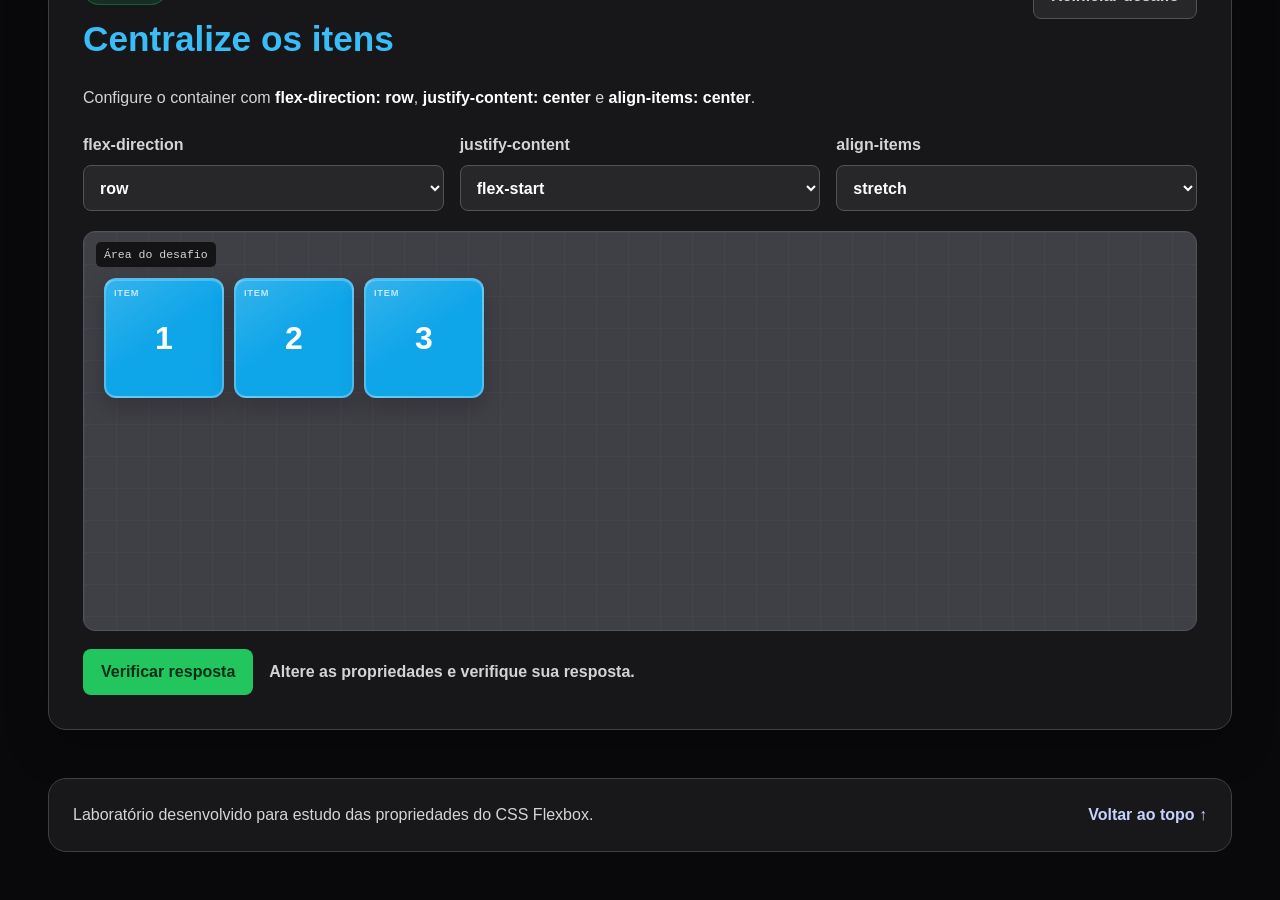
==== commit 264ce263: "v1.0.6 Update to index.html:  Added as labels:    - justify content    - align items    - gap    - f" ====
--- a/flexbox/index.html
+++ b/flexbox/index.html
@@ -1,8 +1,8 @@
-<!-- Define que o documento utiliza HTML5. Deve ser a primeira declaração do arquivo -->
+<!-- Define que o documento utiliza HTML5. Deve ser a primeira declaração do arquivo. -->
 <!DOCTYPE html>
 <!-- A tag html envolve toda a página. lang="pt-BR" informa o idioma para navegadores e leitores de tela. -->
 <html lang="pt-BR">
- 
+
 <!-- O head guarda configurações e informações que não aparecem diretamente no conteúdo visual. -->
 <head>
     <!-- Permite utilizar acentos, cedilha e outros caracteres especiais corretamente. -->
@@ -10,16 +10,16 @@
     <!-- Faz o layout respeitar a largura real de celulares, tablets e computadores. -->
     <meta name="viewport" content="width=device-width, initial-scale=1.0">
     <!-- Descrição usada por mecanismos de busca e no compartilhamento do link. -->
-    <meta name="description" content="Laboratório interativo para aprender e praticar as principais propriedades do CSS flexbox.">
-    <!-- Texto exibido na aba do navegador -->
+    <meta name="description" content="Laboratório interativo para aprender e praticar as principais propriedades do CSS Flexbox.">
+    <!-- Texto exibido na aba do navegador. -->
     <title>Laboratório Flexbox</title>
     <!-- Conecta o HTML ao arquivo CSS responsável pela aparência da página. -->
     <link rel="stylesheet" href="style/style.css">
 </head>
- 
+
 <!-- O body contém todo o conteúdo visível da página. -->
 <body>
-   
+
     <!-- ===================================================
          CABEÇALHO PRINCIPAL
          Apresenta o nome e a proposta do laboratório.
@@ -27,20 +27,19 @@
     <header class="page-header">
         <!-- Pequeno rótulo visual acima do título principal. -->
         <span class="page-label">Laboratório interativo</span>
-        <!-- h1 é o título principal e deve represetar o assunto da página. -->
+        <!-- h1 é o título principal e deve representar o assunto da página. -->
         <h1>Flexbox Playground</h1>
         <p>
             Clique nos valores, observe as mudanças e relacione cada resultado visual
             com o código CSS aplicado.
         </p>
     </header>
- 
+
     <!-- ===================================================
          NAVEGAÇÃO INTERNA
          Cada link aponta para o id de uma seção da página.
          aria-label descreve o menu para tecnologias assistivas.
     =================================================== -->
- 
     <nav class="property-navigation" aria-label="Navegação das propriedades do Flexbox">
         <a href="#flex-direction">flex-direction</a>
         <a href="#justify-content">justify-content</a>
@@ -57,8 +56,8 @@
         <a href="#align-self">align-self</a>
         <a href="#desafio">desafio</a>
     </nav>
- 
-    <!-- O main reúne o conteúdo principal do laboratório -->
+
+    <!-- O main reúne o conteúdo principal do laboratório. -->
     <main>
         <!-- ===================================================
              PARTE 1 — PROPRIEDADES DO FLEX CONTAINER
@@ -69,7 +68,7 @@
             <h2>Propriedades do Flex Container</h2>
             <p>Estas propriedades são aplicadas ao elemento que contém os itens.</p>
         </header>
- 
+
         <!-- ===================================================
              SEÇÃO: flex-direction
              Define a direção do eixo principal e a ordem inicial dos itens.
@@ -84,11 +83,11 @@
                 </div>
                 <button type="button" class="reset-button" data-reset-section="direction">Restaurar padrão</button>
             </div>
- 
+
             <p class="demo-introduction">
                 Define a direção do eixo principal e a ordem em que os itens são apresentados.
             </p>
- 
+
             <!--
                 Grupo de botões com os valores da propriedade.
                 role="group" e aria-label ajudam leitores de tela.
@@ -96,12 +95,12 @@
                 aria-pressed informa qual botão está ativo.
             -->
             <div class="buttons" role="group" aria-label="Valores de flex-direction">
-                <button type="button" data-direction="row" aria-pressed="true">row</button>
+                <button type="button" class="active" data-direction="row" aria-pressed="true">row</button>
                 <button type="button" data-direction="row-reverse" aria-pressed="false">row-reverse</button>
                 <button type="button" data-direction="column" aria-pressed="false">column</button>
                 <button type="button" data-direction="column-reverse" aria-pressed="false">column-reverse</button>
             </div>
- 
+
             <!--
                 Descrição atualizada pelo JavaScript conforme o botão escolhido.
                 aria-live="polite" permite anunciar a mudança para leitores de tela.
@@ -109,7 +108,7 @@
             <p class="property-description direction-description" aria-live="polite">
                 Organiza os itens horizontalmente, da esquerda para a direita.
             </p>
- 
+
             <!--
                 Área visual da demonstração.
                 A classe container recebe display:flex no CSS.
@@ -120,29 +119,1008 @@
                 <!-- Indicadores dos eixos; o JavaScript atualiza as setas nesta seção. -->
                 <span class="axis axis-main direction-main-axis">Eixo principal →</span>
                 <span class="axis axis-cross direction-cross-axis">Eixo secundário ↓</span>
-                <!-- Cada elemento .item é um flex Item. Os números facilitam observar ordem e posição. -->
-                <div><span class="item">1</span></div>
-                <div><span class="item">2</span></div>
-                <div><span class="item">3</span></div>
-                <div><span class="item">4</span></div>
-            </div>
- 
-            <!--
-                Mostra o CSS correspondente ao valor selecionado.
-                <pre> preserva espaços e quebras de linha; <code> identifica código-fonte.
+                <!-- Cada elemento .item é um Flex Item. Os números facilitam observar ordem e posição. -->
+                <div class="item"><span>1</span></div>
+                <div class="item"><span>2</span></div>
+                <div class="item"><span>3</span></div>
+                <div class="item"><span>4</span></div>
+            </div>
+
+            <!--
+                Mostra o CSS correspondente ao valor selecionado.
+                pre preserva espaços e quebras de linha; code identifica código-fonte.
                 O botão usa data-copy-property e data-copy-target para copiar o resultado.
             -->
             <div class="code-wrapper">
                 <pre class="code"><code>.container {
-    display:flex;
-    flex-direction: <strong class="direction-value" aria-live="polite"></strong>;                    
+    display: flex;
+    flex-direction: <strong class="direction-value" aria-live="polite">row</strong>;
 }</code></pre>
                 <button type="button" class="copy-button" data-copy-property="flex-direction"
                     data-copy-target=".direction-value">Copiar CSS</button>
             </div>
         </section>
- 
+
+        <!-- ===================================================
+             SEÇÃO: justify-content
+             Distribui os itens ao longo do eixo principal.
+             O id permite acessar esta seção pelo menu de navegação.
+        =================================================== -->
+        <section class="demo" id="justify-content">
+            <!-- Agrupa o título da propriedade e o botão que restaura o valor inicial. -->
+            <div class="demo-heading">
+                <div>
+                    <span class="property-type">Flex Container</span>
+                    <h2>justify-content</h2>
+                </div>
+                <button type="button" class="reset-button" data-reset-section="justify">Restaurar padrão</button>
+            </div>
+
+            <p class="demo-introduction">
+                Distribui e posiciona os itens ao longo do eixo principal.
+            </p>
+
+            <!--
+                Grupo de botões com os valores da propriedade.
+                role="group" e aria-label ajudam leitores de tela.
+                data-* guarda o valor que será lido pelo JavaScript.
+                aria-pressed informa qual botão está ativo.
+            -->
+            <div class="buttons" role="group" aria-label="Valores de justify-content">
+                <button type="button" class="active" data-justify="flex-start" aria-pressed="true">flex-start</button>
+                <button type="button" data-justify="center" aria-pressed="false">center</button>
+                <button type="button" data-justify="flex-end" aria-pressed="false">flex-end</button>
+                <button type="button" data-justify="space-between" aria-pressed="false">space-between</button>
+                <button type="button" data-justify="space-around" aria-pressed="false">space-around</button>
+                <button type="button" data-justify="space-evenly" aria-pressed="false">space-evenly</button>
+            </div>
+
+            <!--
+                Descrição atualizada pelo JavaScript conforme o botão escolhido.
+                aria-live="polite" permite anunciar a mudança para leitores de tela.
+            -->
+            <p class="property-description justify-description" aria-live="polite">
+                Posiciona todos os itens no início do eixo principal.
+            </p>
+
+            <!--
+                Área visual da demonstração.
+                A classe container recebe display:flex no CSS.
+                A segunda classe identifica a propriedade demonstrada.
+            -->
+            <div class="container justify-container">
+                <span class="container-label">flex container</span>
+                <span class="axis axis-main">Eixo principal →</span>
+                <div class="item"><span>1</span></div>
+                <div class="item"><span>2</span></div>
+                <div class="item"><span>3</span></div>
+                <div class="item"><span>4</span></div>
+            </div>
+
+            <!--
+                Mostra o CSS correspondente ao valor selecionado.
+                pre preserva espaços e quebras de linha; code identifica código-fonte.
+                O botão usa data-copy-property e data-copy-target para copiar o resultado.
+            -->
+            <div class="code-wrapper">
+                <pre class="code"><code>.container {
+    display: flex;
+    justify-content: <strong class="justify-value" aria-live="polite">flex-start</strong>;
+}</code></pre>
+                <button type="button" class="copy-button" data-copy-property="justify-content"
+                    data-copy-target=".justify-value">Copiar CSS</button>
+            </div>
+        </section>
+
+        <!-- ===================================================
+             SEÇÃO: align-items
+             Alinha todos os itens no eixo secundário.
+             O id permite acessar esta seção pelo menu de navegação.
+        =================================================== -->
+        <section class="demo" id="align-items">
+            <!-- Agrupa o título da propriedade e o botão que restaura o valor inicial. -->
+            <div class="demo-heading">
+                <div>
+                    <span class="property-type">Flex Container</span>
+                    <h2>align-items</h2>
+                </div>
+                <button type="button" class="reset-button" data-reset-section="align">Restaurar padrão</button>
+            </div>
+
+            <p class="demo-introduction">
+                Alinha todos os itens ao longo do eixo secundário.
+            </p>
+
+            <!--
+                Grupo de botões com os valores da propriedade.
+                role="group" e aria-label ajudam leitores de tela.
+                data-* guarda o valor que será lido pelo JavaScript.
+                aria-pressed informa qual botão está ativo.
+            -->
+            <div class="buttons" role="group" aria-label="Valores de align-items">
+                <button type="button" class="active" data-align="stretch" aria-pressed="true">stretch</button>
+                <button type="button" data-align="flex-start" aria-pressed="false">flex-start</button>
+                <button type="button" data-align="center" aria-pressed="false">center</button>
+                <button type="button" data-align="flex-end" aria-pressed="false">flex-end</button>
+                <button type="button" data-align="baseline" aria-pressed="false">baseline</button>
+            </div>
+
+            <!--
+                Descrição atualizada pelo JavaScript conforme o botão escolhido.
+                aria-live="polite" permite anunciar a mudança para leitores de tela.
+            -->
+            <p class="property-description align-description" aria-live="polite">
+                Estica os itens no eixo secundário quando eles não possuem tamanho fixo nesse eixo.
+            </p>
+
+            <!--
+                Área visual da demonstração.
+                A classe container recebe display:flex no CSS.
+                A segunda classe identifica a propriedade demonstrada.
+            -->
+            <div class="container align-container">
+                <span class="container-label">flex container</span>
+                <span class="axis axis-cross">Eixo secundário ↓</span>
+                <div class="item"><span>1</span></div>
+                <div class="item baseline-large"><span>2</span></div>
+                <div class="item baseline-small"><span>3</span></div>
+                <div class="item"><span>4</span></div>
+            </div>
+
+            <!--
+                Mostra o CSS correspondente ao valor selecionado.
+                pre preserva espaços e quebras de linha; code identifica código-fonte.
+                O botão usa data-copy-property e data-copy-target para copiar o resultado.
+            -->
+            <div class="code-wrapper">
+                <pre class="code"><code>.container {
+    display: flex;
+    align-items: <strong class="align-value" aria-live="polite">stretch</strong>;
+}</code></pre>
+                <button type="button" class="copy-button" data-copy-property="align-items"
+                    data-copy-target=".align-value">Copiar CSS</button>
+            </div>
+        </section>
+
+        <!-- ===================================================
+             SEÇÃO: gap
+             Controla o espaço entre os itens sem usar margens.
+             O id permite acessar esta seção pelo menu de navegação.
+        =================================================== -->
+        <section class="demo" id="gap">
+            <!-- Agrupa o título da propriedade e o botão que restaura o valor inicial. -->
+            <div class="demo-heading">
+                <div>
+                    <span class="property-type">Flex Container</span>
+                    <h2>gap</h2>
+                </div>
+                <button type="button" class="reset-button" data-reset-section="gap">Restaurar padrão</button>
+            </div>
+
+            <p class="demo-introduction">
+                Define o espaçamento entre os itens, sem criar margens nas extremidades do container.
+            </p>
+
+            <!--
+                Grupo de botões com os valores da propriedade.
+                role="group" e aria-label ajudam leitores de tela.
+                data-* guarda o valor que será lido pelo JavaScript.
+                aria-pressed informa qual botão está ativo.
+            -->
+            <div class="buttons" role="group" aria-label="Valores de gap">
+                <button type="button" data-gap="0px" aria-pressed="false">0px</button>
+                <button type="button" class="active" data-gap="10px" aria-pressed="true">10px</button>
+                <button type="button" data-gap="20px" aria-pressed="false">20px</button>
+                <button type="button" data-gap="40px" aria-pressed="false">40px</button>
+                <button type="button" data-gap="60px" aria-pressed="false">60px</button>
+            </div>
+
+            <!--
+                Descrição atualizada pelo JavaScript conforme o botão escolhido.
+                aria-live="polite" permite anunciar a mudança para leitores de tela.
+            -->
+            <p class="property-description gap-description" aria-live="polite">
+                Cria 10 pixels de espaço entre linhas e colunas.
+            </p>
+
+            <!--
+                Área visual da demonstração.
+                A classe container recebe display:flex no CSS.
+                A segunda classe identifica a propriedade demonstrada.
+            -->
+            <div class="container gap-container">
+                <span class="container-label">flex container</span>
+                <div class="item"><span>1</span></div>
+                <div class="item"><span>2</span></div>
+                <div class="item"><span>3</span></div>
+                <div class="item"><span>4</span></div>
+                <div class="item"><span>5</span></div>
+                <div class="item"><span>6</span></div>
+            </div>
+
+            <!--
+                Mostra o CSS correspondente ao valor selecionado.
+                pre preserva espaços e quebras de linha; code identifica código-fonte.
+                O botão usa data-copy-property e data-copy-target para copiar o resultado.
+            -->
+            <div class="code-wrapper">
+                <pre class="code"><code>.container {
+    display: flex;
+    flex-wrap: wrap;
+    gap: <strong class="gap-value" aria-live="polite">10px</strong>;
+}</code></pre>
+                <button type="button" class="copy-button" data-copy-property="gap" data-copy-target=".gap-value">Copiar
+                    CSS</button>
+            </div>
+        </section>
+
+        <!-- ===================================================
+             SEÇÃO: flex-wrap
+             Define se os itens permanecem em uma linha ou quebram para novas linhas.
+             O id permite acessar esta seção pelo menu de navegação.
+        =================================================== -->
+        <section class="demo" id="flex-wrap">
+            <!-- Agrupa o título da propriedade e o botão que restaura o valor inicial. -->
+            <div class="demo-heading">
+                <div>
+                    <span class="property-type">Flex Container</span>
+                    <h2>flex-wrap</h2>
+                </div>
+                <button type="button" class="reset-button" data-reset-section="wrap">Restaurar padrão</button>
+            </div>
+
+            <p class="demo-introduction">
+                Controla se os itens permanecem em uma única linha ou quebram para novas linhas.
+            </p>
+
+            <!--
+                Grupo de botões com os valores da propriedade.
+                role="group" e aria-label ajudam leitores de tela.
+                data-* guarda o valor que será lido pelo JavaScript.
+                aria-pressed informa qual botão está ativo.
+            -->
+            <div class="buttons" role="group" aria-label="Valores de flex-wrap">
+                <button type="button" class="active" data-wrap="nowrap" aria-pressed="true">nowrap</button>
+                <button type="button" data-wrap="wrap" aria-pressed="false">wrap</button>
+                <button type="button" data-wrap="wrap-reverse" aria-pressed="false">wrap-reverse</button>
+            </div>
+
+            <!--
+                Descrição atualizada pelo JavaScript conforme o botão escolhido.
+                aria-live="polite" permite anunciar a mudança para leitores de tela.
+            -->
+            <p class="property-description wrap-description" aria-live="polite">
+                Mantém todos os itens na mesma linha, mesmo quando falta espaço.
+            </p>
+
+            <!--
+                Área visual da demonstração.
+                A classe container recebe display:flex no CSS.
+                A segunda classe identifica a propriedade demonstrada.
+            -->
+            <div class="container wrap-container">
+                <span class="container-label">flex container</span>
+                <div class="item"><span>1</span></div>
+                <div class="item"><span>2</span></div>
+                <div class="item"><span>3</span></div>
+                <div class="item"><span>4</span></div>
+                <div class="item"><span>5</span></div>
+                <div class="item"><span>6</span></div>
+                <div class="item"><span>7</span></div>
+                <div class="item"><span>8</span></div>
+            </div>
+
+            <!--
+                Mostra o CSS correspondente ao valor selecionado.
+                pre preserva espaços e quebras de linha; code identifica código-fonte.
+                O botão usa data-copy-property e data-copy-target para copiar o resultado.
+            -->
+            <div class="code-wrapper">
+                <pre class="code"><code>.container {
+    display: flex;
+    flex-wrap: <strong class="wrap-value" aria-live="polite">nowrap</strong>;
+}</code></pre>
+                <button type="button" class="copy-button" data-copy-property="flex-wrap"
+                    data-copy-target=".wrap-value">Copiar CSS</button>
+            </div>
+        </section>
+
+        <!-- ===================================================
+             SEÇÃO: flex-flow
+             Combina flex-direction e flex-wrap em uma única propriedade.
+             O id permite acessar esta seção pelo menu de navegação.
+        =================================================== -->
+        <section class="demo" id="flex-flow">
+            <!-- Agrupa o título da propriedade e o botão que restaura o valor inicial. -->
+            <div class="demo-heading">
+                <div>
+                    <span class="property-type">Flex Container</span>
+                    <h2>flex-flow</h2>
+                </div>
+                <button type="button" class="reset-button" data-reset-section="flow">Restaurar padrão</button>
+            </div>
+
+            <p class="demo-introduction">
+                É a forma resumida de definir <strong>flex-direction</strong> e
+                <strong>flex-wrap</strong>.
+            </p>
+
+            <!--
+                Grupo de botões com os valores da propriedade.
+                role="group" e aria-label ajudam leitores de tela.
+                data-* guarda o valor que será lido pelo JavaScript.
+                aria-pressed informa qual botão está ativo.
+            -->
+            <div class="buttons" role="group" aria-label="Valores de flex-flow">
+                <button type="button" class="active" data-flow="row nowrap" aria-pressed="true">row nowrap</button>
+                <button type="button" data-flow="row wrap" aria-pressed="false">row wrap</button>
+                <button type="button" data-flow="row wrap-reverse" aria-pressed="false">row wrap-reverse</button>
+                <button type="button" data-flow="row-reverse wrap" aria-pressed="false">row-reverse wrap</button>
+                <button type="button" data-flow="column nowrap" aria-pressed="false">column nowrap</button>
+                <button type="button" data-flow="column wrap" aria-pressed="false">column wrap</button>
+                <button type="button" data-flow="column wrap-reverse" aria-pressed="false">column wrap-reverse</button>
+                <button type="button" data-flow="column-reverse wrap" aria-pressed="false">column-reverse wrap</button>
+            </div>
+
+            <!--
+                Descrição atualizada pelo JavaScript conforme o botão escolhido.
+                aria-live="polite" permite anunciar a mudança para leitores de tela.
+            -->
+            <p class="property-description flow-description" aria-live="polite">
+                Organiza os itens em linha e impede a quebra para novas linhas.
+            </p>
+
+            <!--
+                Área visual da demonstração.
+                A classe container recebe display:flex no CSS.
+                A segunda classe identifica a propriedade demonstrada.
+            -->
+            <div class="container flow-container">
+                <span class="container-label">flex container</span>
+                <div class="item"><span>1</span></div>
+                <div class="item"><span>2</span></div>
+                <div class="item"><span>3</span></div>
+                <div class="item"><span>4</span></div>
+                <div class="item"><span>5</span></div>
+                <div class="item"><span>6</span></div>
+                <div class="item"><span>7</span></div>
+                <div class="item"><span>8</span></div>
+            </div>
+
+            <!--
+                Mostra o CSS correspondente ao valor selecionado.
+                pre preserva espaços e quebras de linha; code identifica código-fonte.
+                O botão usa data-copy-property e data-copy-target para copiar o resultado.
+            -->
+            <div class="code-wrapper">
+                <pre class="code"><code>.container {
+    display: flex;
+    flex-flow: <strong class="flow-value" aria-live="polite">row nowrap</strong>;
+}</code></pre>
+                <button type="button" class="copy-button" data-copy-property="flex-flow"
+                    data-copy-target=".flow-value">Copiar CSS</button>
+            </div>
+        </section>
+
+        <!-- ===================================================
+             SEÇÃO: align-content
+             Distribui as linhas no eixo secundário quando existe quebra de linha.
+             O id permite acessar esta seção pelo menu de navegação.
+        =================================================== -->
+        <section class="demo" id="align-content">
+            <!-- Agrupa o título da propriedade e o botão que restaura o valor inicial. -->
+            <div class="demo-heading">
+                <div>
+                    <span class="property-type">Flex Container</span>
+                    <h2>align-content</h2>
+                </div>
+                <button type="button" class="reset-button" data-reset-section="alignContent">Restaurar padrão</button>
+            </div>
+
+            <p class="demo-introduction">
+                Distribui as linhas de itens no eixo secundário. Só produz efeito quando há
+                quebra de linha e espaço livre.
+            </p>
+
+            <!--
+                Grupo de botões com os valores da propriedade.
+                role="group" e aria-label ajudam leitores de tela.
+                data-* guarda o valor que será lido pelo JavaScript.
+                aria-pressed informa qual botão está ativo.
+            -->
+            <div class="buttons" role="group" aria-label="Valores de align-content">
+                <button type="button" class="active" data-align-content="stretch" aria-pressed="true">stretch</button>
+                <button type="button" data-align-content="flex-start" aria-pressed="false">flex-start</button>
+                <button type="button" data-align-content="center" aria-pressed="false">center</button>
+                <button type="button" data-align-content="flex-end" aria-pressed="false">flex-end</button>
+                <button type="button" data-align-content="space-between" aria-pressed="false">space-between</button>
+                <button type="button" data-align-content="space-around" aria-pressed="false">space-around</button>
+                <button type="button" data-align-content="space-evenly" aria-pressed="false">space-evenly</button>
+            </div>
+
+            <!--
+                Descrição atualizada pelo JavaScript conforme o botão escolhido.
+                aria-live="polite" permite anunciar a mudança para leitores de tela.
+            -->
+            <p class="property-description align-content-description" aria-live="polite">
+                Estica as linhas para preencher o espaço disponível no eixo secundário.
+            </p>
+
+            <!--
+                Área visual da demonstração.
+                A classe container recebe display:flex no CSS.
+                A segunda classe identifica a propriedade demonstrada.
+            -->
+            <div class="container align-content-container">
+                <span class="container-label">flex container com múltiplas linhas</span>
+                <div class="item"><span>1</span></div>
+                <div class="item"><span>2</span></div>
+                <div class="item"><span>3</span></div>
+                <div class="item"><span>4</span></div>
+                <div class="item"><span>5</span></div>
+                <div class="item"><span>6</span></div>
+                <div class="item"><span>7</span></div>
+                <div class="item"><span>8</span></div>
+            </div>
+
+            <!--
+                Mostra o CSS correspondente ao valor selecionado.
+                pre preserva espaços e quebras de linha; code identifica código-fonte.
+                O botão usa data-copy-property e data-copy-target para copiar o resultado.
+            -->
+            <div class="code-wrapper">
+                <pre class="code"><code>.container {
+    display: flex;
+    flex-wrap: wrap;
+    align-content: <strong class="align-content-value" aria-live="polite">stretch</strong>;
+}</code></pre>
+                <button type="button" class="copy-button" data-copy-property="align-content"
+                    data-copy-target=".align-content-value">Copiar CSS</button>
+            </div>
+        </section>
+
+        <!-- ===================================================
+             PARTE 2 — PROPRIEDADES DOS FLEX ITEMS
+             São aplicadas individualmente nos elementos filhos.
+        =================================================== -->
+        <header class="group-header">
+            <span>Parte 2</span>
+            <h2>Propriedades dos Flex Items</h2>
+            <p>Estas propriedades são aplicadas individualmente aos elementos internos.</p>
+        </header>
+
+        <!-- ===================================================
+             SEÇÃO: order
+             Altera a ordem visual de um item sem modificar o HTML.
+             O id permite acessar esta seção pelo menu de navegação.
+        =================================================== -->
+        <section class="demo" id="order">
+            <!-- Agrupa o título da propriedade e o botão que restaura o valor inicial. -->
+            <div class="demo-heading">
+                <div>
+                    <span class="property-type item-property">Flex Item</span>
+                    <h2>order</h2>
+                </div>
+                <button type="button" class="reset-button" data-reset-section="order">Restaurar padrão</button>
+            </div>
+
+            <p class="demo-introduction">
+                Altera a ordem visual do Item 3 sem modificar a ordem dos elementos no HTML.
+            </p>
+
+            <!--
+                Grupo de botões com os valores da propriedade.
+                role="group" e aria-label ajudam leitores de tela.
+                data-* guarda o valor que será lido pelo JavaScript.
+                aria-pressed informa qual botão está ativo.
+            -->
+            <div class="buttons" role="group" aria-label="Valores de order">
+                <button type="button" data-order="-1" aria-pressed="false">-1 — Primeiro</button>
+                <button type="button" class="active" data-order="0" aria-pressed="true">0 — Padrão</button>
+                <button type="button" data-order="1" aria-pressed="false">1 — Último</button>
+            </div>
+
+            <!--
+                Descrição atualizada pelo JavaScript conforme o botão escolhido.
+                aria-live="polite" permite anunciar a mudança para leitores de tela.
+            -->
+            <p class="property-description order-description" aria-live="polite">
+                Mantém o Item 3 na posição definida pelo HTML.
+            </p>
+
+            <!--
+                Área visual da demonstração.
+                A classe container recebe display:flex no CSS.
+                A segunda classe identifica a propriedade demonstrada.
+            -->
+            <div class="container order-container">
+                <span class="container-label">Item 3 selecionado</span>
+                <div class="item"><span>1</span></div>
+                <div class="item item-selected item-order-2"><span>2</span></div>
+                <!-- Item 3 recebe classes extras para ser destacado e manipulado isoladamente. -->
+                <div class="item item-selected item-order"><span>3</span><small>selecionado</small></div>
+                <div class="item"><span>4</span></div>
+                <div class="item"><span>5</span></div>
+            </div>
+
+            <!--
+                Mostra o CSS correspondente ao valor selecionado.
+                pre preserva espaços e quebras de linha; code identifica código-fonte.
+                O botão usa data-copy-property e data-copy-target para copiar o resultado.
+            -->
+            <div class="code-wrapper">
+                <pre class="code"><code>.item-3 {
+    order: <strong class="order-value" aria-live="polite">0</strong>;
+}</code></pre>
+                <button type="button" class="copy-button" data-copy-property="order"
+                    data-copy-target=".order-value">Copiar CSS</button>
+            </div>
+        </section>
+
+        <!-- ===================================================
+             SEÇÃO: flex-grow
+             Define quanto um item participa do crescimento no espaço livre.
+             O id permite acessar esta seção pelo menu de navegação.
+        =================================================== -->
+        <section class="demo" id="flex-grow">
+            <!-- Agrupa o título da propriedade e o botão que restaura o valor inicial. -->
+            <div class="demo-heading">
+                <div>
+                    <span class="property-type item-property">Flex Item</span>
+                    <h2>flex-grow</h2>
+                </div>
+                <button type="button" class="reset-button" data-reset-section="grow">Restaurar padrão</button>
+            </div>
+
+            <p class="demo-introduction">
+                Distribui proporcionalmente o espaço livre. Os itens comuns possuem valor 1;
+                apenas o Item 3 será alterado.
+            </p>
+
+            <!--
+                Grupo de botões com os valores da propriedade.
+                role="group" e aria-label ajudam leitores de tela.
+                data-* guarda o valor que será lido pelo JavaScript.
+                aria-pressed informa qual botão está ativo.
+            -->
+            <div class="buttons" role="group" aria-label="Valores de flex-grow">
+                <button type="button" data-grow="0" aria-pressed="false">0</button>
+                <button type="button" class="active" data-grow="1" aria-pressed="true">1 — Igual</button>
+                <button type="button" data-grow="2" aria-pressed="false">2 — Dobro</button>
+                <button type="button" data-grow="3" aria-pressed="false">3 — Triplo</button>
+                <button type="button" data-grow="5" aria-pressed="false">5</button>
+            </div>
+
+            <!--
+                Descrição atualizada pelo JavaScript conforme o botão escolhido.
+                aria-live="polite" permite anunciar a mudança para leitores de tela.
+            -->
+            <p class="property-description grow-description" aria-live="polite">
+                O Item 3 participa do crescimento na mesma proporção que os demais.
+            </p>
+
+            <!--
+                Área visual da demonstração.
+                A classe container recebe display:flex no CSS.
+                A segunda classe identifica a propriedade demonstrada.
+            -->
+            <div class="container grow-container">
+                <span class="container-label">Demais itens: flex-grow: 1</span>
+                <div class="item"><span>1</span></div>
+                <div class="item"><span>2</span></div>
+                <div class="item item-selected item-grow"><span>3</span><small>selecionado</small></div>
+                <div class="item"><span>4</span></div>
+                <div class="item"><span>5</span></div>
+            </div>
+
+            <!--
+                Mostra o CSS correspondente ao valor selecionado.
+                pre preserva espaços e quebras de linha; code identifica código-fonte.
+                O botão usa data-copy-property e data-copy-target para copiar o resultado.
+            -->
+            <div class="code-wrapper">
+                <pre class="code"><code>.item-3 {
+    flex-grow: <strong class="grow-value" aria-live="polite">1</strong>;
+}</code></pre>
+                <button type="button" class="copy-button" data-copy-property="flex-grow"
+                    data-copy-target=".grow-value">Copiar CSS</button>
+            </div>
+        </section>
+
+        <!-- ===================================================
+             SEÇÃO: flex-shrink
+             Define quanto um item pode encolher quando falta espaço.
+             O id permite acessar esta seção pelo menu de navegação.
+        =================================================== -->
+        <section class="demo" id="flex-shrink">
+            <!-- Agrupa o título da propriedade e o botão que restaura o valor inicial. -->
+            <div class="demo-heading">
+                <div>
+                    <span class="property-type item-property">Flex Item</span>
+                    <h2>flex-shrink</h2>
+                </div>
+                <button type="button" class="reset-button" data-reset-section="shrink">Restaurar padrão</button>
+            </div>
+
+            <p class="demo-introduction">
+                Define quanto o Item 3 pode encolher quando o espaço do container é insuficiente.
+            </p>
+
+            <!--
+                Grupo de botões com os valores da propriedade.
+                role="group" e aria-label ajudam leitores de tela.
+                data-* guarda o valor que será lido pelo JavaScript.
+                aria-pressed informa qual botão está ativo.
+            -->
+            <div class="buttons" role="group" aria-label="Valores de flex-shrink">
+                <button type="button" data-shrink="0" aria-pressed="false">0 — Não encolhe</button>
+                <button type="button" class="active" data-shrink="1" aria-pressed="true">1 — Padrão</button>
+                <button type="button" data-shrink="2" aria-pressed="false">2</button>
+                <button type="button" data-shrink="3" aria-pressed="false">3</button>
+                <button type="button" data-shrink="5" aria-pressed="false">5</button>
+            </div>
+
+            <!-- Controle extra para reduzir a largura e tornar o flex-shrink mais visível. -->
+            <div class="size-controls">
+                <span>Largura do container:</span>
+                <div class="buttons compact-buttons" role="group" aria-label="Largura do container de flex-shrink">
+                    <button type="button" data-shrink-width="700px" aria-pressed="false">700px</button>
+                    <button type="button" data-shrink-width="600px" aria-pressed="false">600px</button>
+                    <button type="button" class="active" data-shrink-width="500px" aria-pressed="true">500px</button>
+                    <button type="button" data-shrink-width="400px" aria-pressed="false">400px</button>
+                </div>
+            </div>
+
+            <!--
+                Descrição atualizada pelo JavaScript conforme o botão escolhido.
+                aria-live="polite" permite anunciar a mudança para leitores de tela.
+            -->
+            <p class="property-description shrink-description" aria-live="polite">
+                O Item 3 encolhe na mesma proporção que os demais.
+            </p>
+
+            <!--
+                Área visual da demonstração.
+                A classe container recebe display:flex no CSS.
+                A segunda classe identifica a propriedade demonstrada.
+            -->
+            <div class="container shrink-container">
+                <span class="container-label">Reduza a largura para aumentar o efeito</span>
+                <div class="item"><span>1</span></div>
+                <div class="item"><span>2</span></div>
+                <div class="item item-selected item-shrink"><span>3</span><small>selecionado</small></div>
+                <div class="item"><span>4</span></div>
+                <div class="item"><span>5</span></div>
+            </div>
+
+            <!--
+                Mostra o CSS correspondente ao valor selecionado.
+                pre preserva espaços e quebras de linha; code identifica código-fonte.
+                O botão usa data-copy-property e data-copy-target para copiar o resultado.
+            -->
+            <div class="code-wrapper">
+                <pre class="code"><code>.item-3 {
+    flex-shrink: <strong class="shrink-value" aria-live="polite">1</strong>;
+}</code></pre>
+                <button type="button" class="copy-button" data-copy-property="flex-shrink"
+                    data-copy-target=".shrink-value">Copiar CSS</button>
+            </div>
+        </section>
+
+        <!-- ===================================================
+             SEÇÃO: flex-basis
+             Define o tamanho inicial considerado pelo algoritmo Flexbox.
+             O id permite acessar esta seção pelo menu de navegação.
+        =================================================== -->
+        <section class="demo" id="flex-basis">
+            <!-- Agrupa o título da propriedade e o botão que restaura o valor inicial. -->
+            <div class="demo-heading">
+                <div>
+                    <span class="property-type item-property">Flex Item</span>
+                    <h2>flex-basis</h2>
+                </div>
+                <button type="button" class="reset-button" data-reset-section="basis">Restaurar padrão</button>
+            </div>
+
+            <p class="demo-introduction">
+                Define o tamanho inicial do Item 3 antes do navegador distribuir ou retirar espaço.
+            </p>
+
+            <!--
+                Grupo de botões com os valores da propriedade.
+                role="group" e aria-label ajudam leitores de tela.
+                data-* guarda o valor que será lido pelo JavaScript.
+                aria-pressed informa qual botão está ativo.
+            -->
+            <div class="buttons" role="group" aria-label="Valores de flex-basis">
+                <button type="button" data-basis="50px" aria-pressed="false">50px</button>
+                <button type="button" data-basis="100px" aria-pressed="false">100px</button>
+                <button type="button" data-basis="150px" aria-pressed="false">150px</button>
+                <button type="button" data-basis="200px" aria-pressed="false">200px</button>
+                <button type="button" data-basis="300px" aria-pressed="false">300px</button>
+                <button type="button" class="active" data-basis="auto" aria-pressed="true">auto</button>
+            </div>
+
+            <!--
+                Descrição atualizada pelo JavaScript conforme o botão escolhido.
+                aria-live="polite" permite anunciar a mudança para leitores de tela.
+            -->
+            <p class="property-description basis-description" aria-live="polite">
+                Usa o tamanho definido pela largura ou pelo conteúdo do item.
+            </p>
+
+            <!--
+                Área visual da demonstração.
+                A classe container recebe display:flex no CSS.
+                A segunda classe identifica a propriedade demonstrada.
+            -->
+            <div class="container basis-container">
+                <span class="container-label">Item 3 selecionado</span>
+                <div class="item"><span>1</span></div>
+                <div class="item"><span>2</span></div>
+                <div class="item item-selected item-basis"><span>3</span><small>selecionado</small></div>
+                <div class="item"><span>4</span></div>
+                <div class="item"><span>5</span></div>
+            </div>
+
+            <!--
+                Mostra o CSS correspondente ao valor selecionado.
+                pre preserva espaços e quebras de linha; code identifica código-fonte.
+                O botão usa data-copy-property e data-copy-target para copiar o resultado.
+            -->
+            <div class="code-wrapper">
+                <pre class="code"><code>.item-3 {
+    flex-basis: <strong class="basis-value" aria-live="polite">auto</strong>;
+}</code></pre>
+                <button type="button" class="copy-button" data-copy-property="flex-basis"
+                    data-copy-target=".basis-value">Copiar CSS</button>
+            </div>
+        </section>
+
+        <!-- ===================================================
+             SEÇÃO: flex
+             Resume flex-grow, flex-shrink e flex-basis.
+             O id permite acessar esta seção pelo menu de navegação.
+        =================================================== -->
+        <section class="demo" id="flex">
+            <!-- Agrupa o título da propriedade e o botão que restaura o valor inicial. -->
+            <div class="demo-heading">
+                <div>
+                    <span class="property-type item-property">Flex Item</span>
+                    <h2>flex</h2>
+                </div>
+                <button type="button" class="reset-button" data-reset-section="flex">Restaurar padrão</button>
+            </div>
+
+            <p class="demo-introduction">
+                Forma resumida de definir <strong>flex-grow</strong>,
+                <strong>flex-shrink</strong> e <strong>flex-basis</strong>.
+            </p>
+
+            <!--
+                Grupo de botões com os valores da propriedade.
+                role="group" e aria-label ajudam leitores de tela.
+                data-* guarda o valor que será lido pelo JavaScript.
+                aria-pressed informa qual botão está ativo.
+            -->
+            <div class="buttons" role="group" aria-label="Valores da propriedade flex">
+                <button type="button" class="active" data-flex="0 1 auto" aria-pressed="true">0 1 auto</button>
+                <button type="button" data-flex="1 1 auto" aria-pressed="false">1 1 auto</button>
+                <button type="button" data-flex="1 0 150px" aria-pressed="false">1 0 150px</button>
+                <button type="button" data-flex="2 1 100px" aria-pressed="false">2 1 100px</button>
+                <button type="button" data-flex="0 0 200px" aria-pressed="false">0 0 200px</button>
+                <button type="button" data-flex="1" aria-pressed="false">flex: 1</button>
+                <button type="button" data-flex="auto" aria-pressed="false">auto</button>
+                <button type="button" data-flex="none" aria-pressed="false">none</button>
+            </div>
+
+            <!--
+                Descrição atualizada pelo JavaScript conforme o botão escolhido.
+                aria-live="polite" permite anunciar a mudança para leitores de tela.
+            -->
+            <p class="property-description flex-description" aria-live="polite">
+                Não cresce, pode encolher e usa o tamanho automático como base.
+            </p>
+
+            <!--
+                Área visual da demonstração.
+                A classe container recebe display:flex no CSS.
+                A segunda classe identifica a propriedade demonstrada.
+            -->
+            <div class="container flex-container">
+                <span class="container-label">Item 3 selecionado</span>
+                <div class="item"><span>1</span></div>
+                <div class="item"><span>2</span></div>
+                <div class="item item-selected item-flex"><span>3</span><small>selecionado</small></div>
+                <div class="item"><span>4</span></div>
+                <div class="item"><span>5</span></div>
+            </div>
+
+            <!--
+                Mostra o CSS correspondente ao valor selecionado.
+                pre preserva espaços e quebras de linha; code identifica código-fonte.
+                O botão usa data-copy-property e data-copy-target para copiar o resultado.
+            -->
+            <div class="code-wrapper">
+                <pre class="code"><code>.item-3 {
+    flex: <strong class="flex-value" aria-live="polite">0 1 auto</strong>;
+}</code></pre>
+                <button type="button" class="copy-button" data-copy-property="flex"
+                    data-copy-target=".flex-value">Copiar CSS</button>
+            </div>
+
+            <!-- Exibe separadamente os valores calculados de grow, shrink e basis. -->
+            <div class="flex-details" aria-live="polite">
+                <p>flex-grow: <strong class="flex-grow-value">0</strong></p>
+                <p>flex-shrink: <strong class="flex-shrink-value">1</strong></p>
+                <p>flex-basis: <strong class="flex-basis-value">auto</strong></p>
+            </div>
+        </section>
+
+        <!-- ===================================================
+             SEÇÃO: align-self
+             Altera o alinhamento de apenas um item no eixo secundário.
+             O id permite acessar esta seção pelo menu de navegação.
+        =================================================== -->
+        <section class="demo" id="align-self">
+            <!-- Agrupa o título da propriedade e o botão que restaura o valor inicial. -->
+            <div class="demo-heading">
+                <div>
+                    <span class="property-type item-property">Flex Item</span>
+                    <h2>align-self</h2>
+                </div>
+                <button type="button" class="reset-button" data-reset-section="alignSelf">Restaurar padrão</button>
+            </div>
+
+            <p class="demo-introduction">
+                Substitui o alinhamento definido pelo container apenas para o Item 3.
+            </p>
+
+            <!--
+                Grupo de botões com os valores da propriedade.
+                role="group" e aria-label ajudam leitores de tela.
+                data-* guarda o valor que será lido pelo JavaScript.
+                aria-pressed informa qual botão está ativo.
+            -->
+            <div class="buttons" role="group" aria-label="Valores de align-self">
+                <button type="button" class="active" data-align-self="auto" aria-pressed="true">auto</button>
+                <button type="button" data-align-self="stretch" aria-pressed="false">stretch</button>
+                <button type="button" data-align-self="flex-start" aria-pressed="false">flex-start</button>
+                <button type="button" data-align-self="center" aria-pressed="false">center</button>
+                <button type="button" data-align-self="flex-end" aria-pressed="false">flex-end</button>
+                <button type="button" data-align-self="baseline" aria-pressed="false">baseline</button>
+            </div>
+
+            <!--
+                Descrição atualizada pelo JavaScript conforme o botão escolhido.
+                aria-live="polite" permite anunciar a mudança para leitores de tela.
+            -->
+            <p class="property-description align-self-description" aria-live="polite">
+                Herda o align-items: center definido no container.
+            </p>
+
+            <!--
+                Área visual da demonstração.
+                A classe container recebe display:flex no CSS.
+                A segunda classe identifica a propriedade demonstrada.
+            -->
+            <div class="container align-self-container">
+                <span class="container-label">Container: align-items: center</span>
+                <div class="item"><span>1</span></div>
+                <div class="item"><span>2</span></div>
+                <div class="item item-selected item-align-self"><span>3</span><small>selecionado</small></div>
+                <div class="item"><span>4</span></div>
+                <div class="item"><span>5</span></div>
+            </div>
+
+            <!--
+                Mostra o CSS correspondente ao valor selecionado.
+                pre preserva espaços e quebras de linha; code identifica código-fonte.
+                O botão usa data-copy-property e data-copy-target para copiar o resultado.
+            -->
+            <div class="code-wrapper">
+                <pre class="code"><code>.item-3 {
+    align-self: <strong class="align-self-value" aria-live="polite">auto</strong>;
+}</code></pre>
+                <button type="button" class="copy-button" data-copy-property="align-self"
+                    data-copy-target=".align-self-value">Copiar CSS</button>
+            </div>
+        </section>
+
+        <!-- ===================================================
+             PARTE 3 — DESAFIO PRÁTICO
+             Combina propriedades já estudadas em uma atividade final.
+        =================================================== -->
+        <header class="group-header" id="desafio">
+            <span>Parte 3</span>
+            <h2>Desafio prático</h2>
+            <p>Use três propriedades para centralizar os cards horizontal e verticalmente.</p>
+        </header>
+
+        <!-- Seção com os campos, a área visual e a verificação do desafio. -->
+        <section class="demo challenge-section">
+            <!-- Agrupa o título da propriedade e o botão que restaura o valor inicial. -->
+            <div class="demo-heading">
+                <div>
+                    <span class="property-type challenge-label">Desafio</span>
+                    <h2>Centralize os itens</h2>
+                </div>
+                <button type="button" class="reset-button" data-reset-section="challenge">Reiniciar desafio</button>
+            </div>
+
+            <p class="demo-introduction">
+                Configure o container com <strong>flex-direction: row</strong>,
+                <strong>justify-content: center</strong> e
+                <strong>align-items: center</strong>.
+            </p>
+
+            <!-- Cada select permite escolher um valor que será aplicado pelo JavaScript. -->
+            <div class="challenge-controls">
+                <!-- label associa o nome da propriedade ao campo de seleção. -->
+                <label>
+                    flex-direction
+                    <select class="challenge-direction">
+                        <option value="row">row</option>
+                        <option value="row-reverse">row-reverse</option>
+                        <option value="column">column</option>
+                        <option value="column-reverse">column-reverse</option>
+                    </select>
+                </label>
+
+                <label>
+                    justify-content
+                    <select class="challenge-justify">
+                        <option value="flex-start">flex-start</option>
+                        <option value="center">center</option>
+                        <option value="flex-end">flex-end</option>
+                        <option value="space-between">space-between</option>
+                    </select>
+                </label>
+
+                <label>
+                    align-items
+                    <select class="challenge-align">
+                        <option value="stretch">stretch</option>
+                        <option value="flex-start">flex-start</option>
+                        <option value="center">center</option>
+                        <option value="flex-end">flex-end</option>
+                    </select>
+                </label>
+            </div>
+
+            <!--
+                Área visual da demonstração.
+                A classe container recebe display:flex no CSS.
+                A segunda classe identifica a propriedade demonstrada.
+            -->
+            <div class="container challenge-container">
+                <span class="container-label">Área do desafio</span>
+                <div class="item"><span>1</span></div>
+                <div class="item"><span>2</span></div>
+                <div class="item"><span>3</span></div>
+            </div>
+
+            <!-- Área com o botão de verificação e a mensagem de resposta do desafio. -->
+            <div class="challenge-actions">
+                <button type="button" class="check-button">Verificar resposta</button>
+                <p class="challenge-feedback" aria-live="polite">
+                    Altere as propriedades e verifique sua resposta.
+                </p>
+            </div>
+        </section>
     </main>
- 
+
+    <!-- Rodapé com informação final e link de retorno ao topo. -->
+    <footer class="page-footer">
+        <p>Laboratório desenvolvido para estudo das propriedades do CSS Flexbox.</p>
+        <a href="#top" class="back-to-top">Voltar ao topo ↑</a>
+    </footer>
+
+    <!--
+        Conecta o JavaScript ao HTML.
+        Está no final do body para que os elementos já existam quando o script for executado.
+    -->
+    <script src="js/script.js"></script>
 </body>
+
 </html>
--- a/flexbox/style/style.css
+++ b/flexbox/style/style.css
@@ -0,0 +1,1167 @@
+/* ==========================================================
+   CONFIGURAÇÕES GERAIS
+
+   Esta parte prepara o projeto para receber os estilos da página.
+
+   Aqui definimos:
+   - variáveis reutilizáveis
+   - reset de estilos padrão
+   - comportamento global
+   - acessibilidade de foco
+========================================================== */
+
+/* ==========================================================
+   VARIÁVEIS CSS
+
+   O seletor :root representa o nível mais alto do documento.
+
+   Criamos variáveis para centralizar cores, sombras e tamanhos.
+   Isso evita repetição e facilita futuras alterações no tema.
+========================================================== */
+
+:root {
+    color-scheme: dark;
+    --background: #09090b;
+    --surface: #18181b;
+    --surface-soft: #27272a;
+    --surface-highlight: #3f3f46;
+    --border: #52525b;
+    --text: #f4f4f5;
+    --text-muted: #d4d4d8;
+    --primary: #6366f1;
+    --primary-hover: #818cf8;
+    --accent: #38bdf8;
+    --success: #22c55e;
+    --warning: #f59e0b;
+    --danger: #ef4444;
+    --item: #0ea5e9;
+    --item-selected: #f97316;
+    --radius-small: 8px;
+    --radius-medium: 12px;
+    --radius-large: 18px;
+    --shadow: 0 18px 45px rgba(0, 0, 0, 0.24);
+}
+
+/* ==========================================================
+   RESET CSS
+
+   Remove margens e espaçamentos padrões aplicados pelos
+   navegadores.
+
+   box-sizing: border-box faz com que width e height incluam
+   padding e border no cálculo do tamanho final.
+========================================================== */
+
+* {
+    margin: 0;
+    padding: 0;
+    box-sizing: border-box;
+}
+
+/* ==========================================================
+   COMPORTAMENTO DE ROLAGEM
+
+   scroll-behavior cria uma navegação suave ao clicar nos links.
+
+   scroll-padding-top evita que o título de uma seção fique
+   escondido atrás do menu fixo.
+========================================================== */
+
+html {
+    scroll-behavior: smooth;
+    scroll-padding-top: 100px;
+}
+
+/* ==========================================================
+   ESTILOS GERAIS DO BODY
+
+   O body recebe o visual geral da página.
+
+   clamp() cria medidas responsivas com valor mínimo, ideal
+   e máximo.
+
+   radial-gradient cria o brilho no canto superior esquerdo.
+========================================================== */
+
+body {
+    min-height: 100vh;
+    padding: clamp(16px, 4vw, 48px);
+    color: var(--text);
+    background:
+        radial-gradient(circle at top left, rgba(99, 102, 241, 0.16), 
+        transparent 34rem),
+        var(--background);
+    font-family: Inter, Arial, Helvetica, sans-serif;
+    line-height: 1.5;
+}
+
+button,
+select {
+    font: inherit;
+}
+
+button,
+a,
+select {
+    -webkit-tap-highlight-color: transparent;
+}
+
+/* ==========================================================
+   ACESSIBILIDADE DO FOCO
+
+   :focus-visible exibe um contorno quando o usuário navega
+   pelo teclado, por exemplo utilizando a tecla TAB.
+========================================================== */
+
+button:focus-visible,
+a:focus-visible,
+select:focus-visible {
+    outline: 3px solid #facc15;
+    outline-offset: 3px;
+}
+
+/* ==========================================================
+   CABEÇALHO E NAVEGAÇÃO
+========================================================== */
+
+/* ==========================================================
+   CABEÇALHO PRINCIPAL
+
+   Cria o card de apresentação do laboratório.
+
+   O linear-gradient é combinado com a cor da superfície para
+   gerar profundidade visual.
+========================================================== */
+
+.page-header {
+    max-width: 1200px;
+    margin: 0 auto 28px;
+    padding: clamp(28px, 6vw, 72px);
+    text-align: center;
+    background:
+        linear-gradient(135deg, rgba(99, 102, 241, 0.28), rgba(14, 165, 233, 0.12)),
+        var(--surface);
+    border: 1px solid rgba(129, 140, 248, 0.35);
+    border-radius: 24px;
+    box-shadow: var(--shadow);
+}
+
+/* ==========================================================
+   RÓTULOS PEQUENOS
+
+   Estes seletores compartilham o mesmo estilo para evitar
+   repetição de código.
+========================================================== */
+
+.page-label,
+.property-type,
+.group-header span {
+    display: inline-flex;
+    align-items: center;
+    width: fit-content;
+    padding: 6px 11px;
+    color: #c7d2fe;
+    background-color: rgba(99, 102, 241, 0.16);
+    border: 1px solid rgba(129, 140, 248, 0.28);
+    border-radius: 999px;
+    font-size: 0.75rem;
+    font-weight: 700;
+    letter-spacing: 0.08em;
+    text-transform: uppercase;
+}
+
+.page-header h1 {
+    margin-top: 16px;
+    font-size: clamp(2rem, 7vw, 4.5rem);
+    line-height: 1;
+    letter-spacing: -0.05em;
+}
+
+.page-header p {
+    max-width: 760px;
+    margin: 20px auto 0;
+    color: var(--text-muted);
+    font-size: clamp(1rem, 2vw, 1.15rem);
+}
+
+/* ==========================================================
+   MENU DE NAVEGAÇÃO
+
+   position: sticky mantém o menu visível durante a rolagem.
+
+   overflow-x: auto permite rolagem horizontal em telas menores.
+
+   backdrop-filter cria o efeito de vidro fosco.
+========================================================== */
+
+.property-navigation {
+    position: sticky;
+    top: 12px;
+    z-index: 20;
+    display: flex;
+    gap: 8px;
+    flex-wrap: nowrap;
+    max-width: 1200px;
+    margin: 0 auto 36px;
+    padding: 12px;
+    overflow-x: auto;
+    background-color: rgba(24, 24, 27, 0.9);
+    border: 1px solid var(--border);
+    border-radius: 14px;
+    box-shadow: 0 12px 30px rgba(0, 0, 0, 0.2);
+    backdrop-filter: blur(14px);
+}
+
+/*
+   flex: 0 0 auto impede que os links diminuam.
+
+   Em telas pequenas, o menu passa a rolar horizontalmente.
+*/
+
+.property-navigation a {
+    flex: 0 0 auto;
+    padding: 8px 12px;
+    color: var(--text-muted);
+    background-color: var(--surface-soft);
+    border: 1px solid transparent;
+    border-radius: 999px;
+    text-decoration: none;
+    font-size: 0.85rem;
+    transition: 0.2s;
+}
+
+.property-navigation a:hover {
+    color: white;
+    background-color: var(--primary);
+    border-color: var(--primary-hover);
+}
+
+/* ==========================================================
+   GRUPOS E SEÇÕES
+========================================================== */
+
+main {
+    max-width: 1200px;
+    margin: 0 auto;
+}
+
+/* ==========================================================
+   CABEÇALHO DOS GRUPOS
+
+   Separa visualmente:
+   - propriedades do Flex Container
+   - propriedades dos Flex Items
+   - desafio final
+========================================================== */
+
+.group-header {
+    margin: 64px 0 22px;
+    padding: clamp(20px, 4vw, 32px);
+    background-color: rgba(24, 24, 27, 0.76);
+    border-left: 5px solid var(--accent);
+    border-radius: 0 var(--radius-large) var(--radius-large) 0;
+}
+
+.group-header h2 {
+    margin-top: 12px;
+    color: var(--text);
+    font-size: clamp(1.6rem, 4vw, 2.5rem);
+}
+
+.group-header p {
+    margin-top: 8px;
+    color: var(--text-muted);
+}
+
+/* ==========================================================
+   CARD DE DEMONSTRAÇÃO
+
+   Cada propriedade é apresentada dentro de um card separado.
+
+   overflow: hidden impede que elementos ultrapassem as bordas.
+========================================================== */
+
+.demo {
+    margin-bottom: 36px;
+    padding: clamp(20px, 4vw, 34px);
+    overflow: hidden;
+    background-color: rgba(24, 24, 27, 0.92);
+    border: 1px solid var(--surface-highlight);
+    border-radius: var(--radius-large);
+    box-shadow: var(--shadow);
+}
+
+/* ==========================================================
+   CABEÇALHO INTERNO DA DEMONSTRAÇÃO
+
+   Utiliza Flexbox para separar o título da propriedade e
+   o botão de restauração.
+========================================================== */
+
+.demo-heading {
+    display: flex;
+    align-items: flex-start;
+    justify-content: space-between;
+    gap: 20px;
+}
+
+.demo-heading h2 {
+    margin-top: 8px;
+    color: var(--accent);
+    font-size: clamp(1.55rem, 4vw, 2.2rem);
+}
+
+.item-property {
+    color: #fed7aa;
+    background-color: rgba(249, 115, 22, 0.14);
+    border-color: rgba(249, 115, 22, 0.3);
+}
+
+.challenge-label {
+    color: #bbf7d0;
+    background-color: rgba(34, 197, 94, 0.14);
+    border-color: rgba(34, 197, 94, 0.3);
+}
+
+.demo-introduction {
+    max-width: 850px;
+    margin: 18px 0 22px;
+    color: var(--text-muted);
+    line-height: 1.7;
+}
+
+.demo-introduction strong {
+    color: white;
+}
+
+/* ==========================================================
+   DESCRIÇÃO DINÂMICA
+
+   Este texto será atualizado pelo JavaScript quando o aluno
+   selecionar outro valor da propriedade.
+========================================================== */
+
+.property-description {
+    min-height: 52px;
+    margin: 0 0 18px;
+    padding: 12px 16px;
+    color: #e0f2fe;
+    background-color: rgba(14, 165, 233, 0.09);
+    border-left: 4px solid var(--accent);
+    border-radius: 0 var(--radius-small) var(--radius-small) 0;
+}
+
+/* ==========================================================
+   BOTÕES E CONTROLES
+========================================================== */
+
+/* Organiza os botões em linha e permite quebra automática. */
+
+.buttons {
+    display: flex;
+    gap: 10px;
+    flex-wrap: wrap;
+    margin-bottom: 18px;
+}
+
+/* ==========================================================
+   BOTÃO PADRÃO
+
+   min-height: 44px cria uma área confortável para clique
+   também em dispositivos com tela sensível ao toque.
+========================================================== */
+
+button {
+    min-height: 44px;
+    padding: 10px 17px;
+    color: white;
+    background-color: var(--primary);
+    border: 1px solid transparent;
+    border-radius: var(--radius-small);
+    cursor: pointer;
+    font-weight: 700;
+    transition:
+        transform 0.2s,
+        background-color 0.2s,
+        border-color 0.2s,
+        box-shadow 0.2s;
+}
+
+button:hover {
+    background-color: var(--primary-hover);
+    transform: translateY(-1px);
+}
+
+/* ==========================================================
+   BOTÃO ATIVO
+
+   A classe active é controlada pelo JavaScript e mostra qual
+   valor CSS está selecionado.
+========================================================== */
+
+button.active {
+    color: #052e16;
+    background-color: var(--success);
+    border-color: #86efac;
+    box-shadow: 0 0 0 4px rgba(34, 197, 94, 0.14);
+}
+
+.reset-button,
+.copy-button {
+    color: var(--text-muted);
+    background-color: var(--surface-soft);
+    border-color: var(--border);
+    font-weight: 600;
+}
+
+.reset-button:hover,
+.copy-button:hover {
+    color: white;
+    background-color: var(--surface-highlight);
+}
+
+/*
+   Esta classe é adicionada temporariamente pelo JavaScript
+   após o código CSS ser copiado.
+*/
+
+.copy-button.copy-success {
+    color: #052e16;
+    background-color: var(--success);
+    border-color: #86efac;
+}
+
+.compact-buttons {
+    margin-bottom: 0;
+}
+
+/* ==========================================================
+   CONTROLE DA DEMONSTRAÇÃO flex-shrink
+
+   flex-shrink só é percebido quando falta espaço.
+
+   Por isso esta área permite alterar a largura do container.
+========================================================== */
+
+.size-controls {
+    display: flex;
+    align-items: center;
+    gap: 14px;
+    flex-wrap: wrap;
+    margin-bottom: 18px;
+    padding: 14px;
+    background-color: var(--surface-soft);
+    border-radius: var(--radius-medium);
+}
+
+.size-controls span {
+    color: var(--text-muted);
+    font-weight: 700;
+}
+
+/* ==========================================================
+   CONTAINERS E ITENS
+========================================================== */
+
+/* ==========================================================
+   FLEX CONTAINER BASE
+
+   Esta é a classe principal do laboratório.
+
+   display: flex ativa o Flexbox.
+   flex-direction: row define a direção inicial.
+   gap cria espaço entre os Flex Items.
+
+   position: relative permite posicionar rótulos e indicadores
+   dentro do container.
+
+   overflow: auto cria rolagem quando necessário.
+========================================================== */
+
+.container {
+    position: relative;
+    display: flex;
+    flex-direction: row;
+    width: 100%;
+    min-height: 350px;
+    gap: 10px;
+    padding: 46px 20px 20px;
+    overflow: auto;
+    background:
+        linear-gradient(rgba(255, 255, 255, 0.025) 1px, transparent 1px),
+        linear-gradient(90deg, rgba(255, 255, 255, 0.025) 1px, transparent 1px),
+        var(--surface-highlight);
+    background-size: 32px 32px;
+    border: 1px solid var(--border);
+    border-radius: var(--radius-medium);
+    transition: 0.35s;
+}
+
+/* ==========================================================
+   RÓTULO DO CONTAINER
+
+   position: absolute posiciona o rótulo sobre a área visual.
+
+   pointer-events: none impede que ele bloqueie cliques.
+========================================================== */
+
+.container-label {
+    position: absolute;
+    top: 10px;
+    left: 12px;
+    z-index: 5;
+    padding: 4px 8px;
+    color: #d4d4d8;
+    background-color: rgba(9, 9, 11, 0.8);
+    border-radius: 5px;
+    font-family: Consolas, Monaco, monospace;
+    font-size: 0.72rem;
+    pointer-events: none;
+}
+
+/* ==========================================================
+   FLEX ITEM BASE
+
+   Cada card numerado representa um Flex Item.
+
+   O próprio item também usa display: flex para centralizar
+   seu conteúdo interno.
+
+   flex: 0 1 auto significa:
+   - não crescer
+   - poder encolher
+   - usar tamanho automático como base
+========================================================== */
+
+.item {
+    position: relative;
+    display: flex;
+    flex: 0 1 auto;
+    align-items: center;
+    justify-content: center;
+    width: 120px;
+    height: 120px;
+    color: white;
+    background:
+        linear-gradient(145deg, rgba(255, 255, 255, 0.16), transparent 50%),
+        var(--item);
+    border: 2px solid rgba(255, 255, 255, 0.28);
+    border-radius: 12px;
+    box-shadow:
+        0 10px 25px rgba(0, 0, 0, 0.2),
+        inset 0 1px 0 rgba(255, 255, 255, 0.22);
+    font-size: 2rem;
+    font-weight: 800;
+    transition: 0.35s;
+}
+
+/* ==========================================================
+   PSEUDOELEMENTO ::before
+
+   Cria o texto "item" sem adicionar outro elemento no HTML.
+
+   É usado apenas como elemento visual.
+========================================================== */
+
+.item::before {
+    content: "item";
+    position: absolute;
+    top: 7px;
+    left: 8px;
+    font-size: 0.58rem;
+    font-weight: 700;
+    letter-spacing: 0.08em;
+    text-transform: uppercase;
+    opacity: 0.72;
+}
+
+.item small {
+    position: absolute;
+    bottom: 8px;
+    font-size: 0.58rem;
+    letter-spacing: 0.05em;
+    text-transform: uppercase;
+}
+
+/* Destaca visualmente o item manipulado na demonstração. */
+
+.item-selected {
+    background:
+        linear-gradient(145deg, rgba(255, 255, 255, 0.18), transparent 50%),
+        var(--item-selected);
+    border-color: #fdba74;
+}
+
+/* ==========================================================
+   INDICADORES DE EIXO
+
+   Mostram o eixo principal e o eixo secundário do Flexbox.
+========================================================== */
+
+.axis {
+    position: absolute;
+    z-index: 4;
+    padding: 4px 8px;
+    color: #f4f4f5;
+    background-color: rgba(9, 9, 11, 0.82);
+    border-radius: 5px;
+    font-size: 0.68rem;
+    pointer-events: none;
+}
+
+.axis-main {
+    right: 12px;
+    bottom: 8px;
+}
+
+/*
+   writing-mode altera a direção da escrita para apresentar
+   o rótulo verticalmente.
+*/
+
+.axis-cross {
+    top: 48px;
+    right: 8px;
+    writing-mode: vertical-rl;
+}
+
+/* ==========================================================
+   PAINEL DE CÓDIGO
+========================================================== */
+
+/* ==========================================================
+   ESTRUTURA DO PAINEL
+
+   CSS Grid cria duas colunas:
+   - código ocupando o espaço disponível
+   - botão de copiar com largura automática
+========================================================== */
+
+.code-wrapper {
+    display: grid;
+    grid-template-columns: 1fr auto;
+    gap: 12px;
+    align-items: end;
+    margin-top: 22px;
+}
+
+/* ==========================================================
+   BLOCO DE CÓDIGO
+
+   Usa fonte monoespaçada para melhorar a leitura.
+
+   overflow-x: auto adiciona rolagem quando o conteúdo não
+   cabe em telas pequenas.
+========================================================== */
+
+.code {
+    position: relative;
+    min-width: 0;
+    padding: 42px 20px 20px;
+    overflow-x: auto;
+    color: #e4e4e7;
+    background-color: #050506;
+    border: 1px solid #3f3f46;
+    border-radius: 10px;
+    font-family: Consolas, Monaco, monospace;
+    font-size: clamp(0.85rem, 2vw, 1rem);
+    line-height: 1.65;
+}
+
+/* Cria o rótulo "CSS" sem precisar adicioná-lo no HTML. */
+
+.code::before {
+    content: "CSS";
+    position: absolute;
+    top: 12px;
+    left: 18px;
+    color: #a1a1aa;
+    font-size: 0.72rem;
+    font-weight: 700;
+    letter-spacing: 0.12em;
+}
+
+.code strong {
+    color: var(--success);
+}
+
+/* ==========================================================
+   CONFIGURAÇÕES ESPECÍFICAS DAS DEMONSTRAÇÕES
+
+   A classe .container define o comportamento base.
+
+   As classes abaixo alteram apenas o necessário para tornar
+   cada propriedade visível e didática.
+========================================================== */
+
+/* Altura maior para visualizar row, column e valores reversos. */
+
+.direction-container {
+    min-height: 420px;
+}
+
+/* Valor inicial da demonstração de justify-content. */
+
+.justify-container {
+    justify-content: flex-start;
+}
+
+/* ==========================================================
+   align-items
+
+   stretch é o valor inicial.
+
+   Os itens recebem height: auto porque stretch não consegue
+   aumentar um elemento que já possui altura fixa.
+========================================================== */
+
+.align-container {
+    min-height: 390px;
+    align-items: stretch;
+}
+
+.align-container .item {
+    height: auto;
+    min-height: 90px;
+}
+
+/*
+   Tamanhos diferentes permitem demonstrar baseline,
+   alinhando os textos por sua linha de base.
+*/
+
+.align-container .baseline-large {
+    font-size: 3rem;
+}
+
+.align-container .baseline-small {
+    font-size: 1rem;
+}
+
+/* ==========================================================
+   gap
+
+   A largura limitada e o flex-wrap permitem visualizar
+   espaçamentos horizontais e verticais.
+========================================================== */
+
+.gap-container {
+    width: 520px;
+    max-width: 100%;
+    min-height: 430px;
+    flex-wrap: wrap;
+    align-content: flex-start;
+    gap: 10px;
+}
+
+/* ==========================================================
+   flex-wrap
+
+   A largura reduzida força falta de espaço.
+
+   nowrap é o valor inicial para demonstrar a ausência de quebra.
+========================================================== */
+
+.wrap-container {
+    width: 550px;
+    max-width: 100%;
+    min-height: 430px;
+    flex-wrap: nowrap;
+}
+
+/*
+   flex-shrink: 0 impede que os itens diminuam automaticamente.
+
+   Sem essa regra, o navegador poderia esconder o efeito
+   de nowrap reduzindo os cards.
+*/
+
+.wrap-container .item,
+.flow-container .item {
+    flex-shrink: 0;
+}
+
+/* ==========================================================
+   flex-flow
+
+   A largura e a altura controladas permitem demonstrar
+   combinações entre direção e quebra.
+========================================================== */
+
+.flow-container {
+    width: 650px;
+    max-width: 100%;
+    height: 520px;
+    flex-flow: row nowrap;
+}
+
+/* ==========================================================
+   align-content
+
+   Essa propriedade atua sobre múltiplas linhas.
+
+   Por isso:
+   - flex-wrap precisa estar ativo
+   - o container precisa ter altura disponível
+   - os itens não podem encolher
+========================================================== */
+
+.align-content-container {
+    width: 550px;
+    max-width: 100%;
+    height: 600px;
+    flex-wrap: wrap;
+    align-content: stretch;
+    gap: 10px;
+}
+
+.align-content-container .item {
+    width: 120px;
+    height: auto;
+    min-height: 90px;
+    flex-shrink: 0;
+}
+
+.order-container .item-order {
+    order: 0;
+}
+
+.order-container .item-order-2 {
+    order: 1;
+}
+
+/* ==========================================================
+   flex-grow
+
+   Todos os itens iniciam com flex-grow: 1.
+
+   flex-basis: 0 faz a divisão considerar principalmente
+   as proporções de crescimento.
+========================================================== */
+
+.grow-container .item {
+    min-width: 0;
+    width: auto;
+    flex-grow: 1;
+    flex-basis: 0;
+}
+
+.grow-container .item-grow {
+    flex-grow: 1;
+}
+
+/* ==========================================================
+   flex-shrink
+
+   O container começa estreito para provocar falta de espaço
+   e ativar o algoritmo de encolhimento.
+========================================================== */
+
+.shrink-container {
+    width: 500px;
+    max-width: 100%;
+    min-height: 310px;
+}
+
+/*
+   min-width: 0 permite que o item fique menor do que seu
+   tamanho inicial quando o Flexbox precisar encolhê-lo.
+*/
+
+.shrink-container .item {
+    width: 140px;
+    min-width: 0;
+    flex-shrink: 1;
+}
+
+/* ==========================================================
+   flex-basis
+
+   O crescimento é desativado para destacar o tamanho inicial
+   definido por flex-basis.
+========================================================== */
+
+.basis-container .item {
+    flex-grow: 0;
+    flex-shrink: 1;
+}
+
+.basis-container .item-basis {
+    flex-basis: auto;
+}
+
+.flex-container .item {
+    flex: 0 1 auto;
+}
+
+/* ==========================================================
+   DETALHES DA PROPRIEDADE flex
+
+   Exibe separadamente:
+   - flex-grow
+   - flex-shrink
+   - flex-basis
+========================================================== */
+
+.flex-details {
+    display: flex;
+    flex-wrap: wrap;
+    gap: 14px;
+    margin-top: 14px;
+    padding: 16px;
+    background-color: #09090b;
+    border: 1px solid var(--surface-highlight);
+    border-radius: 10px;
+}
+
+.flex-details p {
+    margin: 0;
+    padding: 8px 12px;
+    background-color: var(--surface-soft);
+    border-radius: 7px;
+}
+
+.flex-details strong {
+    color: var(--success);
+}
+
+/* ==========================================================
+   align-self
+
+   O container usa align-items: center.
+
+   O Item 3 poderá substituir esse valor individualmente.
+========================================================== */
+
+.align-self-container {
+    min-height: 400px;
+    align-items: center;
+}
+
+.align-self-container .item-align-self {
+    height: auto;
+    min-height: 120px;
+    align-self: auto;
+}
+
+/* ==========================================================
+   DESAFIO
+========================================================== */
+
+/* ==========================================================
+   CONTROLES DO DESAFIO
+
+   CSS Grid cria três colunas iguais.
+
+   minmax(0, 1fr) evita que o conteúdo ultrapasse a coluna.
+========================================================== */
+
+.challenge-controls {
+    display: grid;
+    grid-template-columns: repeat(3, minmax(0, 1fr));
+    gap: 16px;
+    margin-bottom: 20px;
+}
+
+.challenge-controls label {
+    display: grid;
+    gap: 8px;
+    color: var(--text-muted);
+    font-weight: 700;
+}
+
+.challenge-controls select {
+    width: 100%;
+    min-height: 46px;
+    padding: 10px 12px;
+    color: white;
+    background-color: var(--surface-soft);
+    border: 1px solid var(--border);
+    border-radius: var(--radius-small);
+}
+
+/* Estado inicial propositalmente incorreto para o desafio. */
+
+.challenge-container {
+    min-height: 400px;
+    align-items: stretch;
+    justify-content: flex-start;
+}
+
+.challenge-actions {
+    display: flex;
+    align-items: center;
+    gap: 16px;
+    flex-wrap: wrap;
+    margin-top: 18px;
+}
+
+.check-button {
+    background-color: var(--success);
+    color: #052e16;
+}
+
+.challenge-feedback {
+    margin: 0;
+    color: var(--text-muted);
+    font-weight: 700;
+}
+
+/*
+   Estas classes são adicionadas pelo JavaScript de acordo
+   com o resultado do desafio.
+*/
+
+.challenge-feedback.success {
+    color: #86efac;
+}
+
+.challenge-feedback.error {
+    color: #fca5a5;
+}
+
+/* ==========================================================
+   RODAPÉ
+========================================================== */
+
+/* Flexbox separa o texto e o link "Voltar ao topo". */
+
+.page-footer {
+    display: flex;
+    align-items: center;
+    justify-content: space-between;
+    gap: 18px;
+    max-width: 1200px;
+    margin: 48px auto 0;
+    padding: 24px;
+    color: var(--text-muted);
+    background-color: var(--surface);
+    border: 1px solid var(--surface-highlight);
+    border-radius: var(--radius-large);
+}
+
+.back-to-top {
+    color: #c7d2fe;
+    text-decoration: none;
+    font-weight: 700;
+}
+
+/* ==========================================================
+   RESPONSIVIDADE
+
+   Media queries aplicam regras quando determinadas condições
+   de largura ou preferência do usuário são atendidas.
+========================================================== */
+
+/* ==========================================================
+   TABLETS E CELULARES MAIORES
+
+   Em telas com até 760px:
+   - elementos em linha passam para coluna
+   - botões importantes ocupam toda a largura
+   - o desafio passa a ter uma coluna
+   - os itens ficam menores
+========================================================== */
+
+@media (max-width: 760px) {
+    .demo-heading,
+    .page-footer {
+        align-items: stretch;
+        flex-direction: column;
+    }
+
+    .reset-button {
+        width: 100%;
+    }
+
+    .code-wrapper {
+        grid-template-columns: 1fr;
+    }
+
+    .copy-button {
+        width: 100%;
+    }
+
+    .challenge-controls {
+        grid-template-columns: 1fr;
+    }
+
+    .container {
+        min-height: 330px;
+        padding-inline: 14px;
+    }
+
+    .item {
+        width: 100px;
+        height: 100px;
+    }
+
+    .size-controls {
+        align-items: stretch;
+        flex-direction: column;
+    }
+
+    .compact-buttons button {
+        flex: 1 1 110px;
+    }
+}
+
+/* ==========================================================
+   CELULARES PEQUENOS
+
+   Em telas com até 480px:
+   - reduzimos espaçamentos
+   - aumentamos a largura dos botões
+   - diminuímos os cards
+========================================================== */
+
+@media (max-width: 480px) {
+    body {
+        padding-inline: 10px;
+    }
+
+    .page-header,
+    .demo {
+        border-radius: 14px;
+    }
+
+    .buttons button {
+        flex: 1 1 130px;
+    }
+
+    .item {
+        width: 86px;
+        height: 86px;
+        font-size: 1.55rem;
+    }
+
+    .property-navigation {
+        top: 6px;
+    }
+}
+
+/* ==========================================================
+   ACESSIBILIDADE - MOVIMENTO REDUZIDO
+
+   Alguns usuários preferem interfaces sem animações.
+
+   Esta media query detecta essa preferência no sistema e
+   praticamente remove transições e animações.
+
+   !important é usado porque esta regra precisa ter prioridade
+   sobre as transições definidas anteriormente.
+========================================================== */
+
+@media (prefers-reduced-motion: reduce) {
+    html {
+        scroll-behavior: auto;
+    }
+
+    *,
+    *::before,
+    *::after {
+        transition-duration: 0.01ms !important;
+        animation-duration: 0.01ms !important;
+        animation-iteration-count: 1 !important;
+    }
+}
